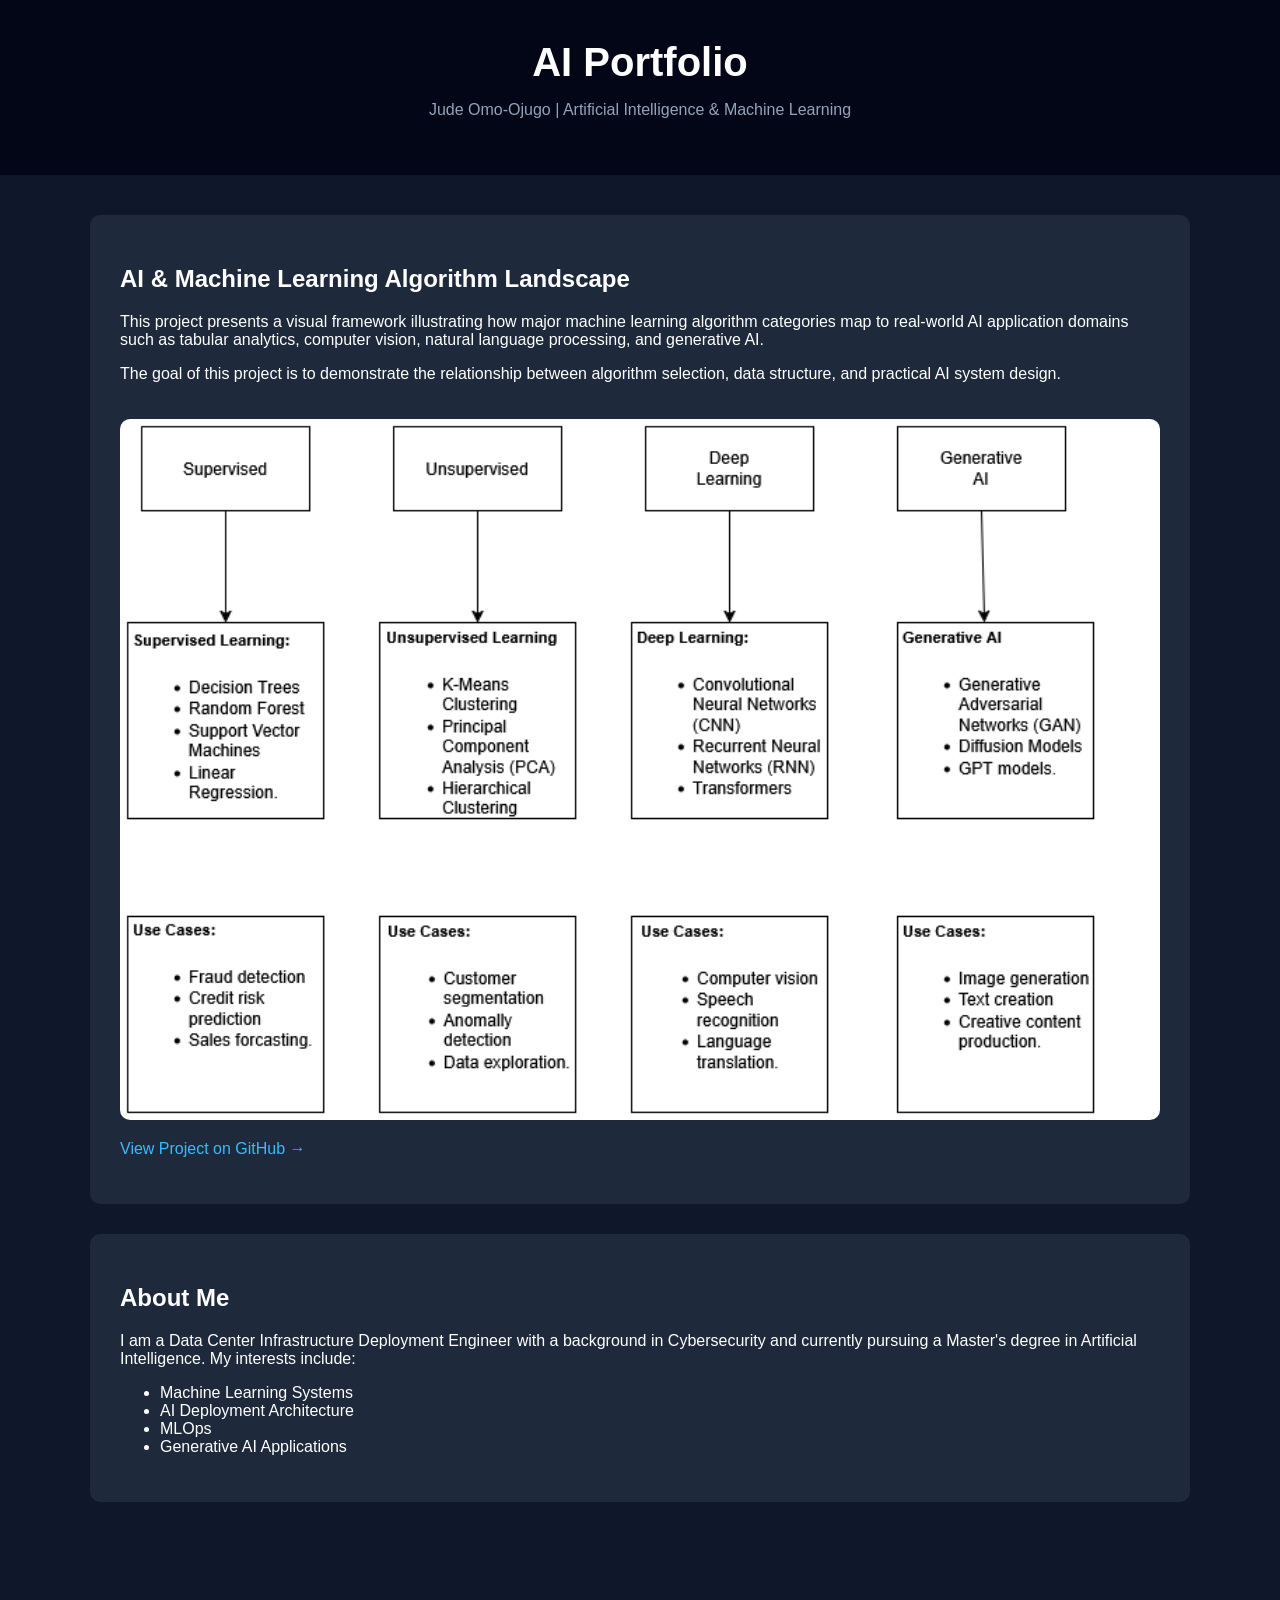
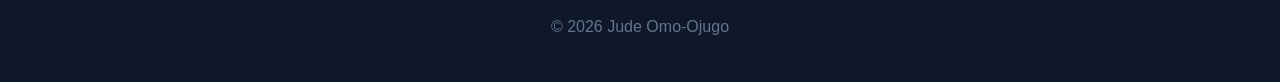
==== index.html @ ef55c615 "Create initial AI portfolio webpage This HTML file serves as a portfolio for Jude Omo-Ojugo, showcas" ====
<!DOCTYPE html>
<html lang="en">
<head>
<meta charset="UTF-8">
<title>AI Portfolio | Jude Omo-Ojugo</title>

<style>

body{
font-family: Arial, Helvetica, sans-serif;
margin:0;
background:#0f172a;
color:white;
}

header{
background:#020617;
padding:40px;
text-align:center;
}

header h1{
margin:0;
font-size:40px;
}

header p{
color:#94a3b8;
}

.container{
width:90%;
max-width:1100px;
margin:auto;
padding:40px 0;
}

.project{
background:#1e293b;
padding:30px;
border-radius:10px;
margin-bottom:30px;
}

.project img{
width:100%;
border-radius:10px;
margin-top:20px;
}

a{
color:#38bdf8;
text-decoration:none;
}

footer{
text-align:center;
padding:30px;
color:#64748b;
}

</style>
</head>

<body>

<header>

<h1>AI Portfolio</h1>
<p>Jude Omo-Ojugo | Artificial Intelligence & Machine Learning</p>

</header>

<div class="container">

<div class="project">

<h2>AI & Machine Learning Algorithm Landscape</h2>

<p>

This project presents a visual framework illustrating how major machine learning
algorithm categories map to real-world AI application domains such as tabular
analytics, computer vision, natural language processing, and generative AI.

</p>

<p>

The goal of this project is to demonstrate the relationship between algorithm
selection, data structure, and practical AI system design.

</p>

<img src="ai_algorithm_landscape.png">

<p>

<a href="https://github.com/jhoode/ai-ml-algorithm-landscape">
View Project on GitHub →
</a>

</p>

</div>

<div class="project">

<h2>About Me</h2>

<p>

I am a Data Center Infrastructure Deployment Engineer with a background in
Cybersecurity and currently pursuing a Master's degree in Artificial Intelligence.

My interests include:

</p>

<ul>

<li>Machine Learning Systems</li>
<li>AI Deployment Architecture</li>
<li>MLOps</li>
<li>Generative AI Applications</li>

</ul>

</div>

</div>

<footer>

<p>© 2026 Jude Omo-Ojugo</p>

</footer>

</body>
</html>
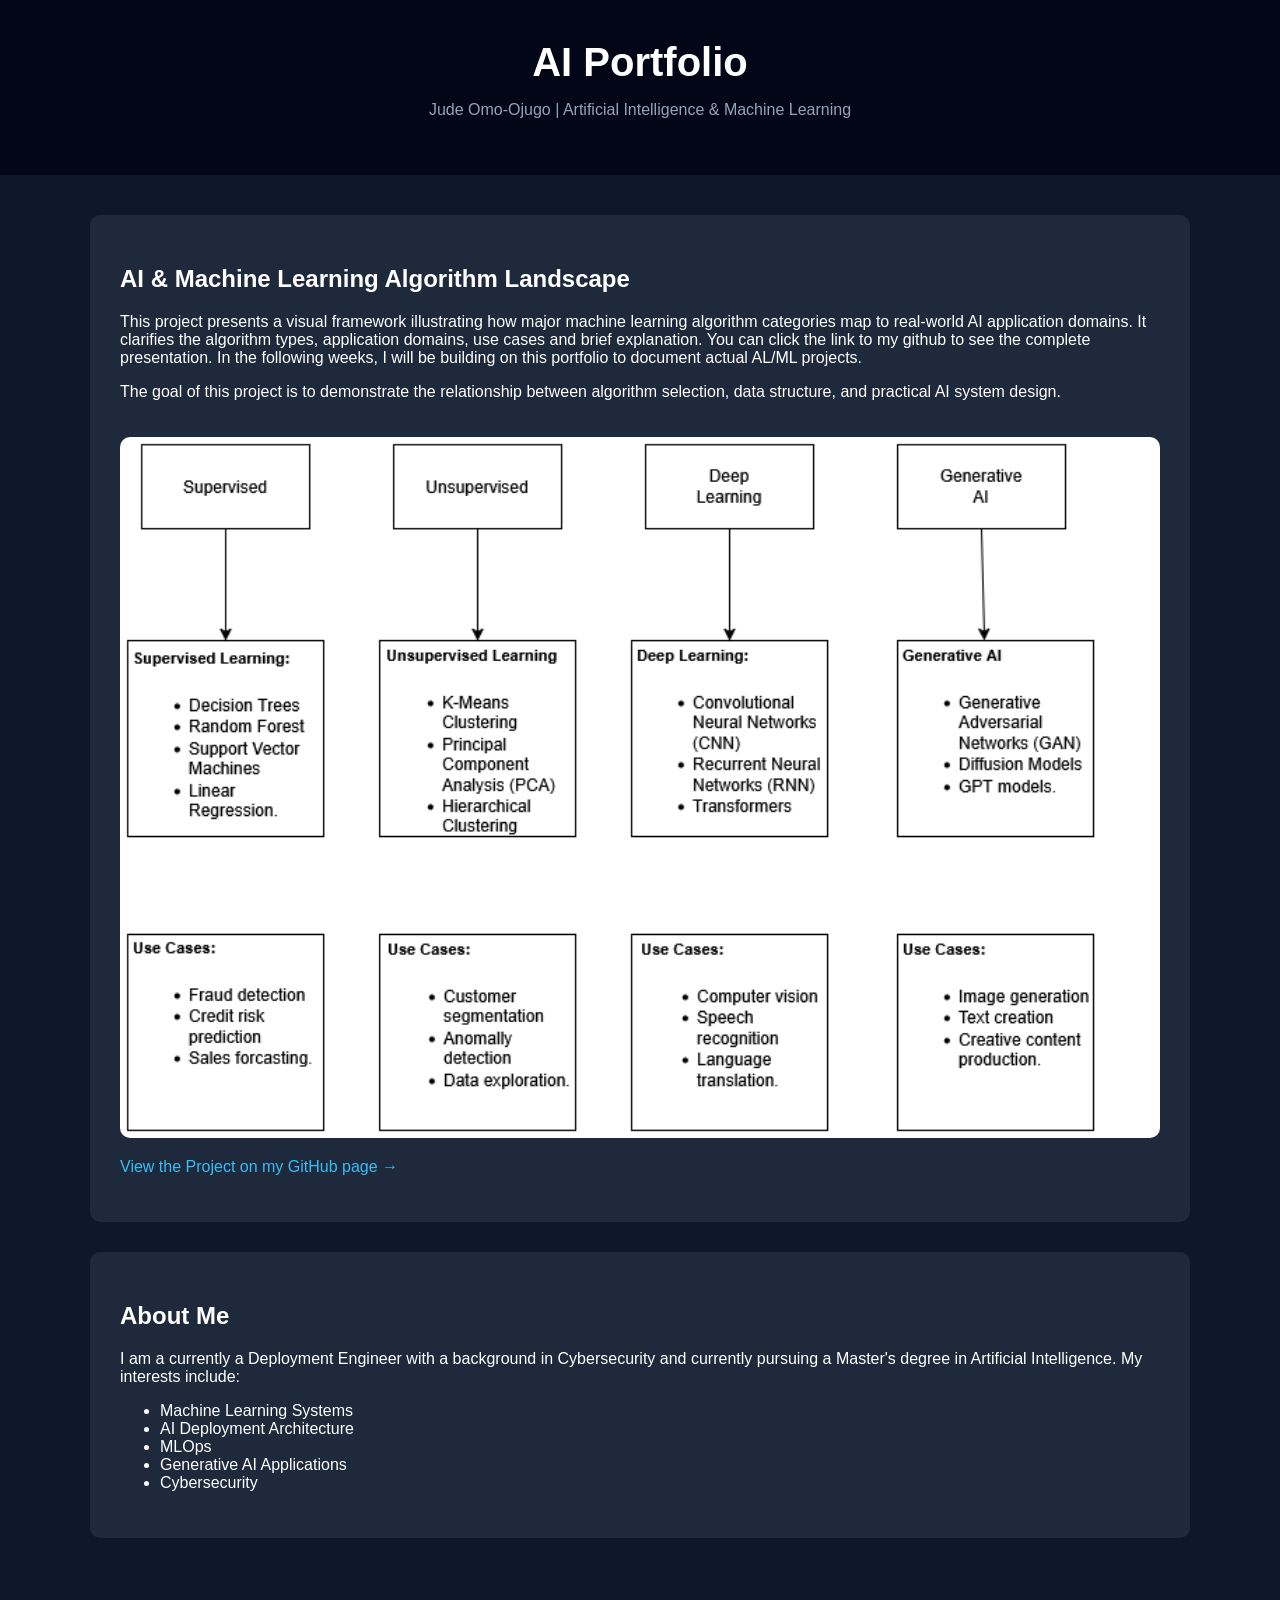
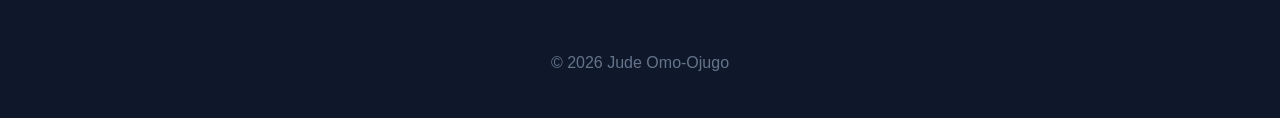
==== commit e4ff73b3: "Revise project details and update personal info Updated project description and personal introductio" ====
--- a/index.html
+++ b/index.html
@@ -80,8 +80,8 @@
 <p>
 
 This project presents a visual framework illustrating how major machine learning
-algorithm categories map to real-world AI application domains such as tabular
-analytics, computer vision, natural language processing, and generative AI.
+algorithm categories map to real-world AI application domains. It clarifies the algorithm types, application domains, use cases and brief explanation. You can click the link to my github to see the complete presentation. In the following weeks, I will be building on this portfolio to document actual AL/ML projects.
+  
 
 </p>
 
@@ -97,7 +97,7 @@
 <p>
 
 <a href="https://github.com/jhoode/ai-ml-algorithm-landscape">
-View Project on GitHub →
+View the Project on my GitHub page →
 </a>
 
 </p>
@@ -110,7 +110,7 @@
 
 <p>
 
-I am a Data Center Infrastructure Deployment Engineer with a background in
+I am a currently a Deployment Engineer with a background in
 Cybersecurity and currently pursuing a Master's degree in Artificial Intelligence.
 
 My interests include:
@@ -123,6 +123,7 @@
 <li>AI Deployment Architecture</li>
 <li>MLOps</li>
 <li>Generative AI Applications</li>
+<li>Cybersecurity</li>
 
 </ul>
 
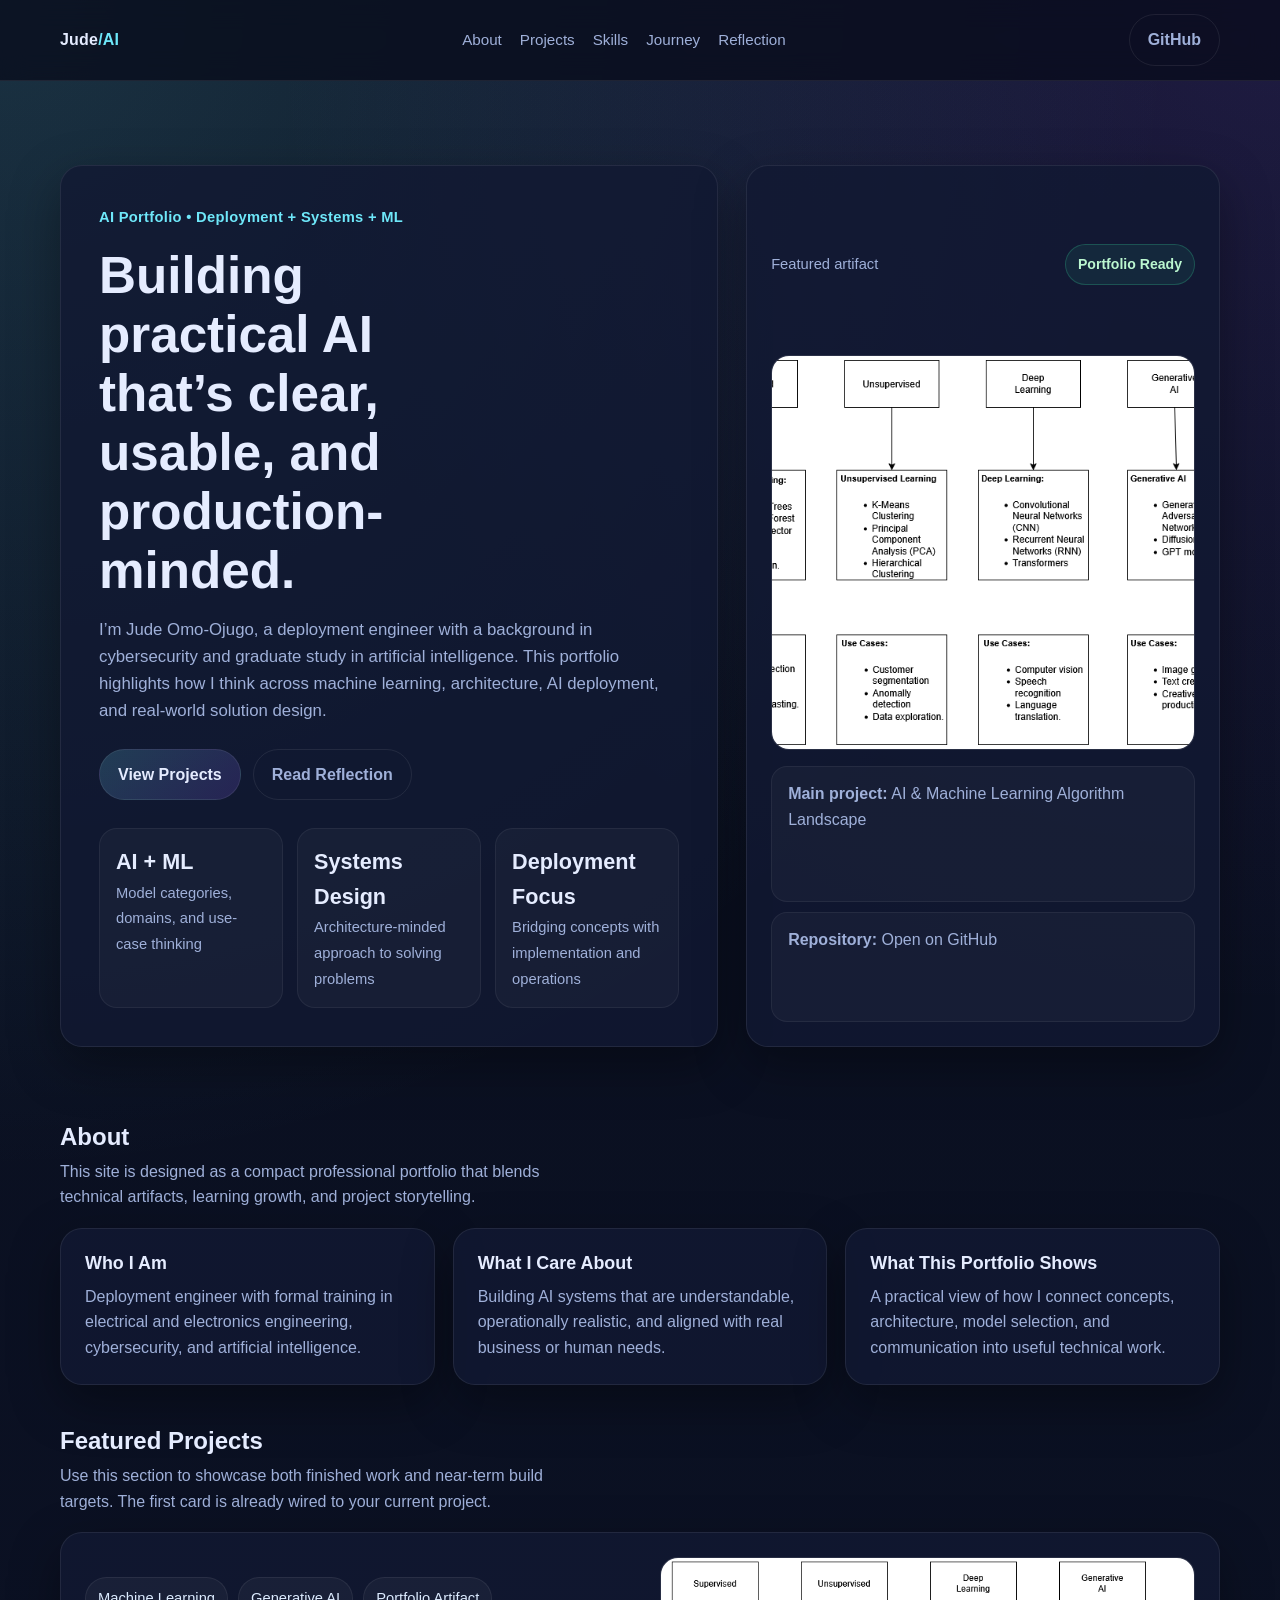
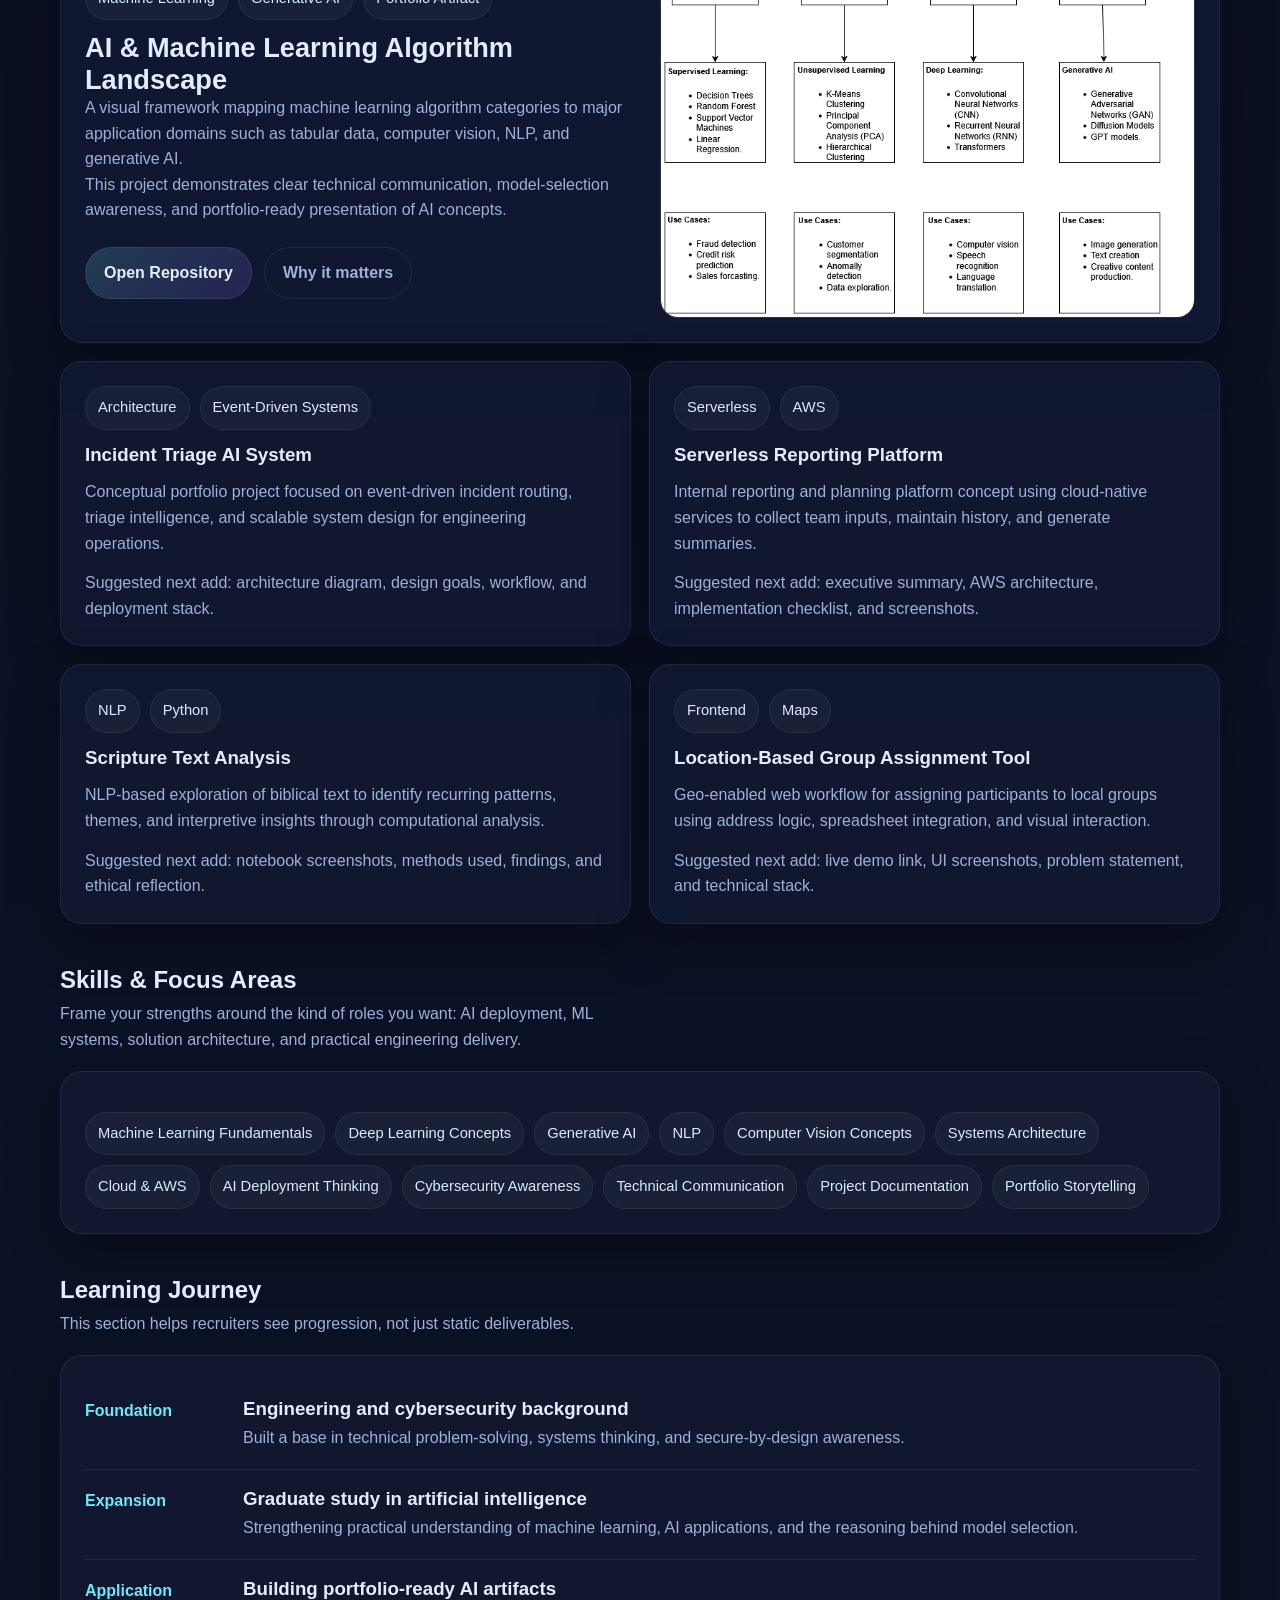
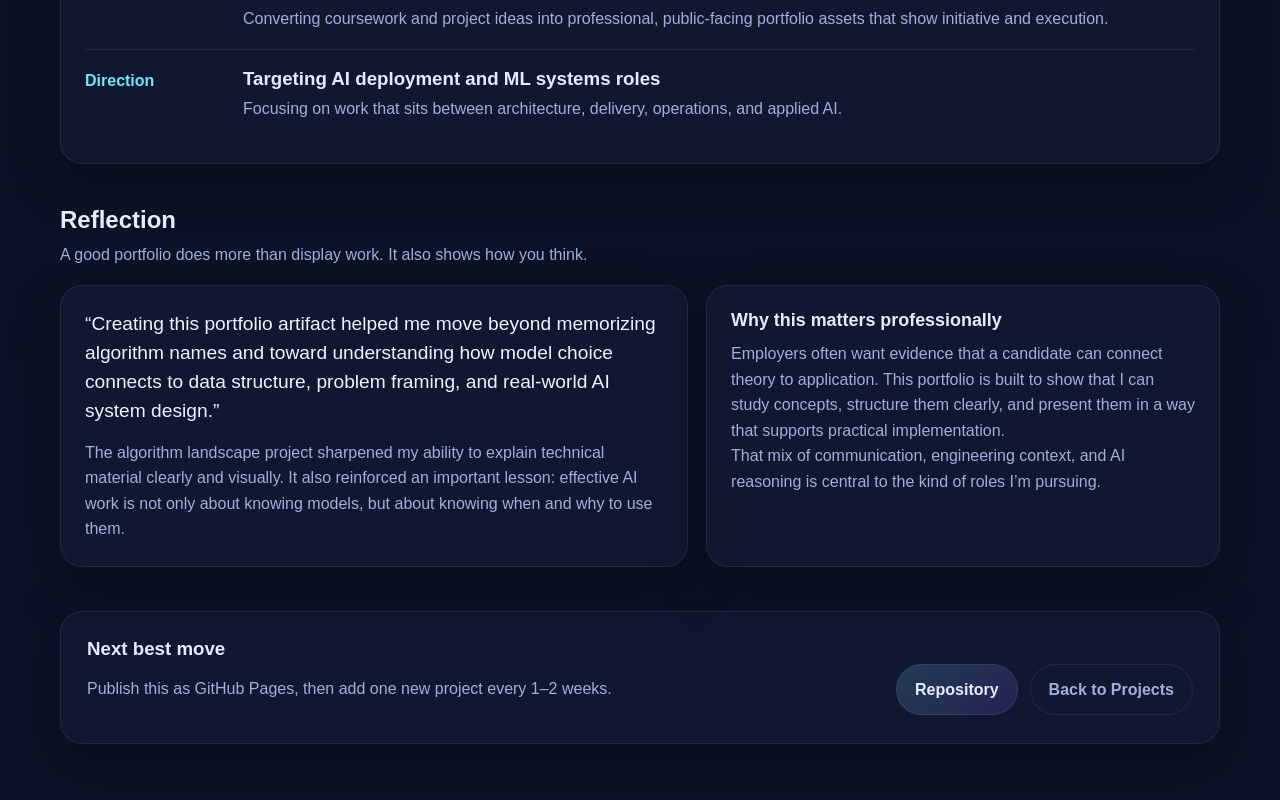
==== commit 8cbe4e3f: "Refactor index.html for improved layout and SEO Updated the HTML structure and styling for better la" ====
--- a/index.html
+++ b/index.html
@@ -1,141 +1,637 @@
 <!DOCTYPE html>
 <html lang="en">
 <head>
-<meta charset="UTF-8">
-<title>AI Portfolio | Jude Omo-Ojugo</title>
-
-<style>
-
-body{
-font-family: Arial, Helvetica, sans-serif;
-margin:0;
-background:#0f172a;
-color:white;
-}
-
-header{
-background:#020617;
-padding:40px;
-text-align:center;
-}
-
-header h1{
-margin:0;
-font-size:40px;
-}
-
-header p{
-color:#94a3b8;
-}
-
-.container{
-width:90%;
-max-width:1100px;
-margin:auto;
-padding:40px 0;
-}
-
-.project{
-background:#1e293b;
-padding:30px;
-border-radius:10px;
-margin-bottom:30px;
-}
-
-.project img{
-width:100%;
-border-radius:10px;
-margin-top:20px;
-}
-
-a{
-color:#38bdf8;
-text-decoration:none;
-}
-
-footer{
-text-align:center;
-padding:30px;
-color:#64748b;
-}
-
-</style>
+  <meta charset="UTF-8" />
+  <meta name="viewport" content="width=device-width, initial-scale=1.0" />
+  <title>Jude Omo-Ojugo | AI Portfolio</title>
+  <meta name="description" content="AI portfolio for Jude Omo-Ojugo featuring machine learning, deployment engineering, generative AI, and systems design projects." />
+  <style>
+    :root {
+      --bg: #0b1020;
+      --bg-soft: #121933;
+      --card: rgba(18, 25, 51, 0.82);
+      --text: #e5ecff;
+      --muted: #9fb0d9;
+      --line: rgba(255,255,255,0.08);
+      --accent: #6ee7f9;
+      --accent-2: #8b5cf6;
+      --success: #34d399;
+      --shadow: 0 18px 50px rgba(0,0,0,.35);
+      --radius: 22px;
+      --max: 1160px;
+    }
+
+    * { box-sizing: border-box; }
+    html { scroll-behavior: smooth; }
+    body {
+      margin: 0;
+      font-family: Inter, Arial, Helvetica, sans-serif;
+      color: var(--text);
+      background:
+        radial-gradient(circle at top left, rgba(110, 231, 249, 0.16), transparent 28%),
+        radial-gradient(circle at top right, rgba(139, 92, 246, 0.16), transparent 24%),
+        linear-gradient(180deg, #0a0f1f 0%, #0c1328 100%);
+      line-height: 1.6;
+    }
+
+    a { color: inherit; text-decoration: none; }
+    img { max-width: 100%; display: block; }
+
+    .container {
+      width: min(calc(100% - 32px), var(--max));
+      margin: 0 auto;
+    }
+
+    .nav {
+      position: sticky;
+      top: 0;
+      z-index: 50;
+      backdrop-filter: blur(14px);
+      background: rgba(7, 11, 25, 0.72);
+      border-bottom: 1px solid var(--line);
+    }
+
+    .nav-inner {
+      display: flex;
+      align-items: center;
+      justify-content: space-between;
+      gap: 16px;
+      padding: 14px 0;
+    }
+
+    .brand {
+      font-weight: 800;
+      letter-spacing: 0.2px;
+    }
+
+    .brand span { color: var(--accent); }
+
+    .nav-links {
+      display: flex;
+      gap: 18px;
+      flex-wrap: wrap;
+      color: var(--muted);
+      font-size: 0.95rem;
+    }
+
+    .btn {
+      display: inline-flex;
+      align-items: center;
+      gap: 10px;
+      padding: 12px 18px;
+      border-radius: 999px;
+      border: 1px solid var(--line);
+      transition: transform .2s ease, background .2s ease, border-color .2s ease;
+      font-weight: 700;
+    }
+
+    .btn:hover { transform: translateY(-2px); border-color: rgba(110,231,249,.45); }
+    .btn-primary {
+      background: linear-gradient(135deg, rgba(110,231,249,.18), rgba(139,92,246,.18));
+    }
+    .btn-secondary { color: var(--muted); }
+
+    .hero {
+      padding: 84px 0 56px;
+    }
+
+    .hero-grid {
+      display: grid;
+      grid-template-columns: 1.25fr 0.9fr;
+      gap: 28px;
+      align-items: stretch;
+    }
+
+    .hero-copy,
+    .hero-panel,
+    .section-card,
+    .project-card,
+    .timeline,
+    .footer-card {
+      background: var(--card);
+      border: 1px solid var(--line);
+      border-radius: var(--radius);
+      box-shadow: var(--shadow);
+    }
+
+    .hero-copy {
+      padding: 38px;
+    }
+
+    .eyebrow {
+      display: inline-flex;
+      gap: 8px;
+      align-items: center;
+      color: var(--accent);
+      font-weight: 700;
+      font-size: 0.92rem;
+      letter-spacing: .02em;
+    }
+
+    h1, h2, h3, h4 { margin: 0; line-height: 1.15; }
+
+    h1 {
+      margin-top: 18px;
+      font-size: clamp(2.3rem, 4vw, 4.5rem);
+      max-width: 11ch;
+    }
+
+    .hero-copy p {
+      color: var(--muted);
+      font-size: 1.05rem;
+      max-width: 62ch;
+    }
+
+    .hero-actions {
+      display: flex;
+      flex-wrap: wrap;
+      gap: 12px;
+      margin-top: 24px;
+    }
+
+    .hero-stats {
+      display: grid;
+      grid-template-columns: repeat(3, 1fr);
+      gap: 14px;
+      margin-top: 28px;
+    }
+
+    .stat {
+      padding: 16px;
+      border-radius: 18px;
+      background: rgba(255,255,255,0.03);
+      border: 1px solid rgba(255,255,255,0.06);
+    }
+
+    .stat strong { display: block; font-size: 1.35rem; }
+    .stat span { color: var(--muted); font-size: 0.92rem; }
+
+    .hero-panel {
+      padding: 24px;
+      display: grid;
+      gap: 16px;
+    }
+
+    .panel-top {
+      display: flex;
+      align-items: center;
+      justify-content: space-between;
+      gap: 12px;
+      color: var(--muted);
+      font-size: 0.92rem;
+    }
+
+    .badge {
+      display: inline-flex;
+      align-items: center;
+      gap: 8px;
+      border: 1px solid rgba(52,211,153,.25);
+      color: #bbf7d0;
+      background: rgba(52,211,153,.09);
+      border-radius: 999px;
+      padding: 8px 12px;
+      font-size: 0.88rem;
+      font-weight: 700;
+    }
+
+    .panel-visual {
+      overflow: hidden;
+      border-radius: 18px;
+      border: 1px solid rgba(255,255,255,0.08);
+      background: rgba(255,255,255,0.03);
+    }
+
+    .panel-visual img {
+      width: 100%;
+      height: 100%;
+      object-fit: cover;
+    }
+
+    .panel-links {
+      display: grid;
+      gap: 10px;
+    }
+
+    .mini-link {
+      padding: 14px 16px;
+      border-radius: 16px;
+      background: rgba(255,255,255,0.03);
+      border: 1px solid rgba(255,255,255,0.06);
+      color: var(--muted);
+    }
+
+    section {
+      padding: 20px 0 22px;
+    }
+
+    .section-head {
+      display: flex;
+      justify-content: space-between;
+      align-items: end;
+      gap: 18px;
+      margin-bottom: 18px;
+    }
+
+    .section-head p { color: var(--muted); margin: 8px 0 0; max-width: 60ch; }
+
+    .grid-3 {
+      display: grid;
+      grid-template-columns: repeat(3, 1fr);
+      gap: 18px;
+    }
+
+    .section-card {
+      padding: 24px;
+    }
+
+    .section-card h3 { font-size: 1.12rem; margin-bottom: 10px; }
+    .section-card p { color: var(--muted); margin: 0; }
+
+    .skills {
+      display: flex;
+      flex-wrap: wrap;
+      gap: 10px;
+      margin-top: 16px;
+    }
+
+    .chip {
+      padding: 9px 12px;
+      border-radius: 999px;
+      background: rgba(255,255,255,0.04);
+      border: 1px solid rgba(255,255,255,0.07);
+      color: #dbeafe;
+      font-size: 0.92rem;
+    }
+
+    .projects {
+      display: grid;
+      grid-template-columns: repeat(2, 1fr);
+      gap: 18px;
+    }
+
+    .project-card {
+      padding: 24px;
+      display: grid;
+      gap: 14px;
+    }
+
+    .project-card.featured {
+      grid-column: span 2;
+      grid-template-columns: 1.05fr 1fr;
+      align-items: center;
+    }
+
+    .project-card p { color: var(--muted); margin: 0; }
+
+    .project-meta {
+      display: flex;
+      flex-wrap: wrap;
+      gap: 10px;
+    }
+
+    .project-shot {
+      border-radius: 18px;
+      overflow: hidden;
+      border: 1px solid rgba(255,255,255,0.08);
+      background: rgba(255,255,255,0.03);
+    }
+
+    .timeline {
+      padding: 24px;
+    }
+
+    .timeline-item {
+      display: grid;
+      grid-template-columns: 140px 1fr;
+      gap: 18px;
+      padding: 18px 0;
+      border-bottom: 1px solid rgba(255,255,255,0.08);
+    }
+
+    .timeline-item:last-child { border-bottom: 0; }
+    .timeline-item .date { color: var(--accent); font-weight: 700; }
+    .timeline-item p { color: var(--muted); margin: 6px 0 0; }
+
+    .reflection {
+      display: grid;
+      grid-template-columns: 1.1fr 0.9fr;
+      gap: 18px;
+    }
+
+    .quote {
+      font-size: 1.2rem;
+      line-height: 1.5;
+      color: #eef4ff;
+    }
+
+    .footer {
+      padding: 22px 0 56px;
+    }
+
+    .footer-card {
+      padding: 26px;
+      display: flex;
+      align-items: center;
+      justify-content: space-between;
+      gap: 18px;
+      flex-wrap: wrap;
+    }
+
+    .muted { color: var(--muted); }
+
+    @media (max-width: 980px) {
+      .hero-grid,
+      .project-card.featured,
+      .reflection,
+      .grid-3,
+      .projects {
+        grid-template-columns: 1fr;
+      }
+
+      .project-card.featured { grid-column: span 1; }
+      .hero-stats { grid-template-columns: 1fr; }
+    }
+
+    @media (max-width: 720px) {
+      .nav-links { display: none; }
+      .hero-copy, .hero-panel, .section-card, .project-card, .timeline, .footer-card { padding: 20px; }
+      .timeline-item { grid-template-columns: 1fr; gap: 8px; }
+      .hero { padding-top: 56px; }
+    }
+  </style>
 </head>
-
 <body>
-
-<header>
-
-<h1>AI Portfolio</h1>
-<p>Jude Omo-Ojugo | Artificial Intelligence & Machine Learning</p>
-
-</header>
-
-<div class="container">
-
-<div class="project">
-
-<h2>AI & Machine Learning Algorithm Landscape</h2>
-
-<p>
-
-This project presents a visual framework illustrating how major machine learning
-algorithm categories map to real-world AI application domains. It clarifies the algorithm types, application domains, use cases and brief explanation. You can click the link to my github to see the complete presentation. In the following weeks, I will be building on this portfolio to document actual AL/ML projects.
-  
-
-</p>
-
-<p>
-
-The goal of this project is to demonstrate the relationship between algorithm
-selection, data structure, and practical AI system design.
-
-</p>
-
-<img src="ai_algorithm_landscape.png">
-
-<p>
-
-<a href="https://github.com/jhoode/ai-ml-algorithm-landscape">
-View the Project on my GitHub page →
-</a>
-
-</p>
-
-</div>
-
-<div class="project">
-
-<h2>About Me</h2>
-
-<p>
-
-I am a currently a Deployment Engineer with a background in
-Cybersecurity and currently pursuing a Master's degree in Artificial Intelligence.
-
-My interests include:
-
-</p>
-
-<ul>
-
-<li>Machine Learning Systems</li>
-<li>AI Deployment Architecture</li>
-<li>MLOps</li>
-<li>Generative AI Applications</li>
-<li>Cybersecurity</li>
-
-</ul>
-
-</div>
-
-</div>
-
-<footer>
-
-<p>© 2026 Jude Omo-Ojugo</p>
-
-</footer>
-
+  <nav class="nav">
+    <div class="container nav-inner">
+      <div class="brand">Jude<span>/AI</span></div>
+      <div class="nav-links">
+        <a href="#about">About</a>
+        <a href="#projects">Projects</a>
+        <a href="#skills">Skills</a>
+        <a href="#journey">Journey</a>
+        <a href="#reflection">Reflection</a>
+      </div>
+      <a class="btn btn-secondary" href="https://github.com/jhoode/ai-ml-algorithm-landscape" target="_blank" rel="noreferrer">GitHub</a>
+    </div>
+  </nav>
+
+  <header class="hero">
+    <div class="container hero-grid">
+      <div class="hero-copy">
+        <div class="eyebrow">AI Portfolio • Deployment + Systems + ML</div>
+        <h1>Building practical AI that’s clear, usable, and production-minded.</h1>
+        <p>
+          I’m Jude Omo-Ojugo, a deployment engineer with a background in cybersecurity and graduate study in artificial intelligence. This portfolio highlights how I think across machine learning, architecture, AI deployment, and real-world solution design.
+        </p>
+        <div class="hero-actions">
+          <a class="btn btn-primary" href="#projects">View Projects</a>
+          <a class="btn btn-secondary" href="#reflection">Read Reflection</a>
+        </div>
+        <div class="hero-stats">
+          <div class="stat">
+            <strong>AI + ML</strong>
+            <span>Model categories, domains, and use-case thinking</span>
+          </div>
+          <div class="stat">
+            <strong>Systems Design</strong>
+            <span>Architecture-minded approach to solving problems</span>
+          </div>
+          <div class="stat">
+            <strong>Deployment Focus</strong>
+            <span>Bridging concepts with implementation and operations</span>
+          </div>
+        </div>
+      </div>
+
+      <div class="hero-panel">
+        <div class="panel-top">
+          <span>Featured artifact</span>
+          <span class="badge">Portfolio Ready</span>
+        </div>
+        <div class="panel-visual">
+          <img src="ai_algorithm_landscape.png" alt="AI and Machine Learning Algorithm Landscape diagram" />
+        </div>
+        <div class="panel-links">
+          <a class="mini-link" href="#projects"><strong>Main project:</strong> AI &amp; Machine Learning Algorithm Landscape</a>
+          <a class="mini-link" href="https://github.com/jhoode/ai-ml-algorithm-landscape" target="_blank" rel="noreferrer"><strong>Repository:</strong> Open on GitHub</a>
+        </div>
+      </div>
+    </div>
+  </header>
+
+  <main>
+    <section id="about">
+      <div class="container">
+        <div class="section-head">
+          <div>
+            <h2>About</h2>
+            <p>This site is designed as a compact professional portfolio that blends technical artifacts, learning growth, and project storytelling.</p>
+          </div>
+        </div>
+        <div class="grid-3">
+          <article class="section-card">
+            <h3>Who I Am</h3>
+            <p>Deployment engineer with formal training in electrical and electronics engineering, cybersecurity, and artificial intelligence.</p>
+          </article>
+          <article class="section-card">
+            <h3>What I Care About</h3>
+            <p>Building AI systems that are understandable, operationally realistic, and aligned with real business or human needs.</p>
+          </article>
+          <article class="section-card">
+            <h3>What This Portfolio Shows</h3>
+            <p>A practical view of how I connect concepts, architecture, model selection, and communication into useful technical work.</p>
+          </article>
+        </div>
+      </div>
+    </section>
+
+    <section id="projects">
+      <div class="container">
+        <div class="section-head">
+          <div>
+            <h2>Featured Projects</h2>
+            <p>Use this section to showcase both finished work and near-term build targets. The first card is already wired to your current project.</p>
+          </div>
+        </div>
+
+        <div class="projects">
+          <article class="project-card featured">
+            <div>
+              <div class="project-meta">
+                <span class="chip">Machine Learning</span>
+                <span class="chip">Generative AI</span>
+                <span class="chip">Portfolio Artifact</span>
+              </div>
+              <h3 style="margin-top:12px; font-size:1.7rem;">AI &amp; Machine Learning Algorithm Landscape</h3>
+              <p>
+                A visual framework mapping machine learning algorithm categories to major application domains such as tabular data, computer vision, NLP, and generative AI.
+              </p>
+              <p>
+                This project demonstrates clear technical communication, model-selection awareness, and portfolio-ready presentation of AI concepts.
+              </p>
+              <div class="hero-actions">
+                <a class="btn btn-primary" href="https://github.com/jhoode/ai-ml-algorithm-landscape" target="_blank" rel="noreferrer">Open Repository</a>
+                <a class="btn btn-secondary" href="#reflection">Why it matters</a>
+              </div>
+            </div>
+            <div class="project-shot">
+              <img src="ai_algorithm_landscape.png" alt="Project preview for AI algorithm landscape" />
+            </div>
+          </article>
+
+          <article class="project-card">
+            <div class="project-meta">
+              <span class="chip">Architecture</span>
+              <span class="chip">Event-Driven Systems</span>
+            </div>
+            <h3>Incident Triage AI System</h3>
+            <p>Conceptual portfolio project focused on event-driven incident routing, triage intelligence, and scalable system design for engineering operations.</p>
+            <p class="muted">Suggested next add: architecture diagram, design goals, workflow, and deployment stack.</p>
+          </article>
+
+          <article class="project-card">
+            <div class="project-meta">
+              <span class="chip">Serverless</span>
+              <span class="chip">AWS</span>
+            </div>
+            <h3>Serverless Reporting Platform</h3>
+            <p>Internal reporting and planning platform concept using cloud-native services to collect team inputs, maintain history, and generate summaries.</p>
+            <p class="muted">Suggested next add: executive summary, AWS architecture, implementation checklist, and screenshots.</p>
+          </article>
+
+          <article class="project-card">
+            <div class="project-meta">
+              <span class="chip">NLP</span>
+              <span class="chip">Python</span>
+            </div>
+            <h3>Scripture Text Analysis</h3>
+            <p>NLP-based exploration of biblical text to identify recurring patterns, themes, and interpretive insights through computational analysis.</p>
+            <p class="muted">Suggested next add: notebook screenshots, methods used, findings, and ethical reflection.</p>
+          </article>
+
+          <article class="project-card">
+            <div class="project-meta">
+              <span class="chip">Frontend</span>
+              <span class="chip">Maps</span>
+            </div>
+            <h3>Location-Based Group Assignment Tool</h3>
+            <p>Geo-enabled web workflow for assigning participants to local groups using address logic, spreadsheet integration, and visual interaction.</p>
+            <p class="muted">Suggested next add: live demo link, UI screenshots, problem statement, and technical stack.</p>
+          </article>
+        </div>
+      </div>
+    </section>
+
+    <section id="skills">
+      <div class="container">
+        <div class="section-head">
+          <div>
+            <h2>Skills & Focus Areas</h2>
+            <p>Frame your strengths around the kind of roles you want: AI deployment, ML systems, solution architecture, and practical engineering delivery.</p>
+          </div>
+        </div>
+        <div class="section-card">
+          <div class="skills">
+            <span class="chip">Machine Learning Fundamentals</span>
+            <span class="chip">Deep Learning Concepts</span>
+            <span class="chip">Generative AI</span>
+            <span class="chip">NLP</span>
+            <span class="chip">Computer Vision Concepts</span>
+            <span class="chip">Systems Architecture</span>
+            <span class="chip">Cloud & AWS</span>
+            <span class="chip">AI Deployment Thinking</span>
+            <span class="chip">Cybersecurity Awareness</span>
+            <span class="chip">Technical Communication</span>
+            <span class="chip">Project Documentation</span>
+            <span class="chip">Portfolio Storytelling</span>
+          </div>
+        </div>
+      </div>
+    </section>
+
+    <section id="journey">
+      <div class="container">
+        <div class="section-head">
+          <div>
+            <h2>Learning Journey</h2>
+            <p>This section helps recruiters see progression, not just static deliverables.</p>
+          </div>
+        </div>
+        <div class="timeline">
+          <div class="timeline-item">
+            <div class="date">Foundation</div>
+            <div>
+              <h3>Engineering and cybersecurity background</h3>
+              <p>Built a base in technical problem-solving, systems thinking, and secure-by-design awareness.</p>
+            </div>
+          </div>
+          <div class="timeline-item">
+            <div class="date">Expansion</div>
+            <div>
+              <h3>Graduate study in artificial intelligence</h3>
+              <p>Strengthening practical understanding of machine learning, AI applications, and the reasoning behind model selection.</p>
+            </div>
+          </div>
+          <div class="timeline-item">
+            <div class="date">Application</div>
+            <div>
+              <h3>Building portfolio-ready AI artifacts</h3>
+              <p>Converting coursework and project ideas into professional, public-facing portfolio assets that show initiative and execution.</p>
+            </div>
+          </div>
+          <div class="timeline-item">
+            <div class="date">Direction</div>
+            <div>
+              <h3>Targeting AI deployment and ML systems roles</h3>
+              <p>Focusing on work that sits between architecture, delivery, operations, and applied AI.</p>
+            </div>
+          </div>
+        </div>
+      </div>
+    </section>
+
+    <section id="reflection">
+      <div class="container">
+        <div class="section-head">
+          <div>
+            <h2>Reflection</h2>
+            <p>A good portfolio does more than display work. It also shows how you think.</p>
+          </div>
+        </div>
+        <div class="reflection">
+          <article class="section-card">
+            <div class="quote">
+              “Creating this portfolio artifact helped me move beyond memorizing algorithm names and toward understanding how model choice connects to data structure, problem framing, and real-world AI system design.”
+            </div>
+            <p style="margin-top:14px; color:var(--muted);">
+              The algorithm landscape project sharpened my ability to explain technical material clearly and visually. It also reinforced an important lesson: effective AI work is not only about knowing models, but about knowing when and why to use them.
+            </p>
+          </article>
+          <article class="section-card">
+            <h3>Why this matters professionally</h3>
+            <p>
+              Employers often want evidence that a candidate can connect theory to application. This portfolio is built to show that I can study concepts, structure them clearly, and present them in a way that supports practical implementation.
+            </p>
+            <p>
+              That mix of communication, engineering context, and AI reasoning is central to the kind of roles I’m pursuing.
+            </p>
+          </article>
+        </div>
+      </div>
+    </section>
+  </main>
+
+  <footer class="footer">
+    <div class="container footer-card">
+      <div>
+        <h3>Next best move</h3>
+        <p class="muted">Publish this as GitHub Pages, then add one new project every 1–2 weeks.</p>
+      </div>
+      <div class="hero-actions">
+        <a class="btn btn-primary" href="https://github.com/jhoode/ai-ml-algorithm-landscape" target="_blank" rel="noreferrer">Repository</a>
+        <a class="btn btn-secondary" href="#projects">Back to Projects</a>
+      </div>
+    </div>
+  </footer>
 </body>
 </html>
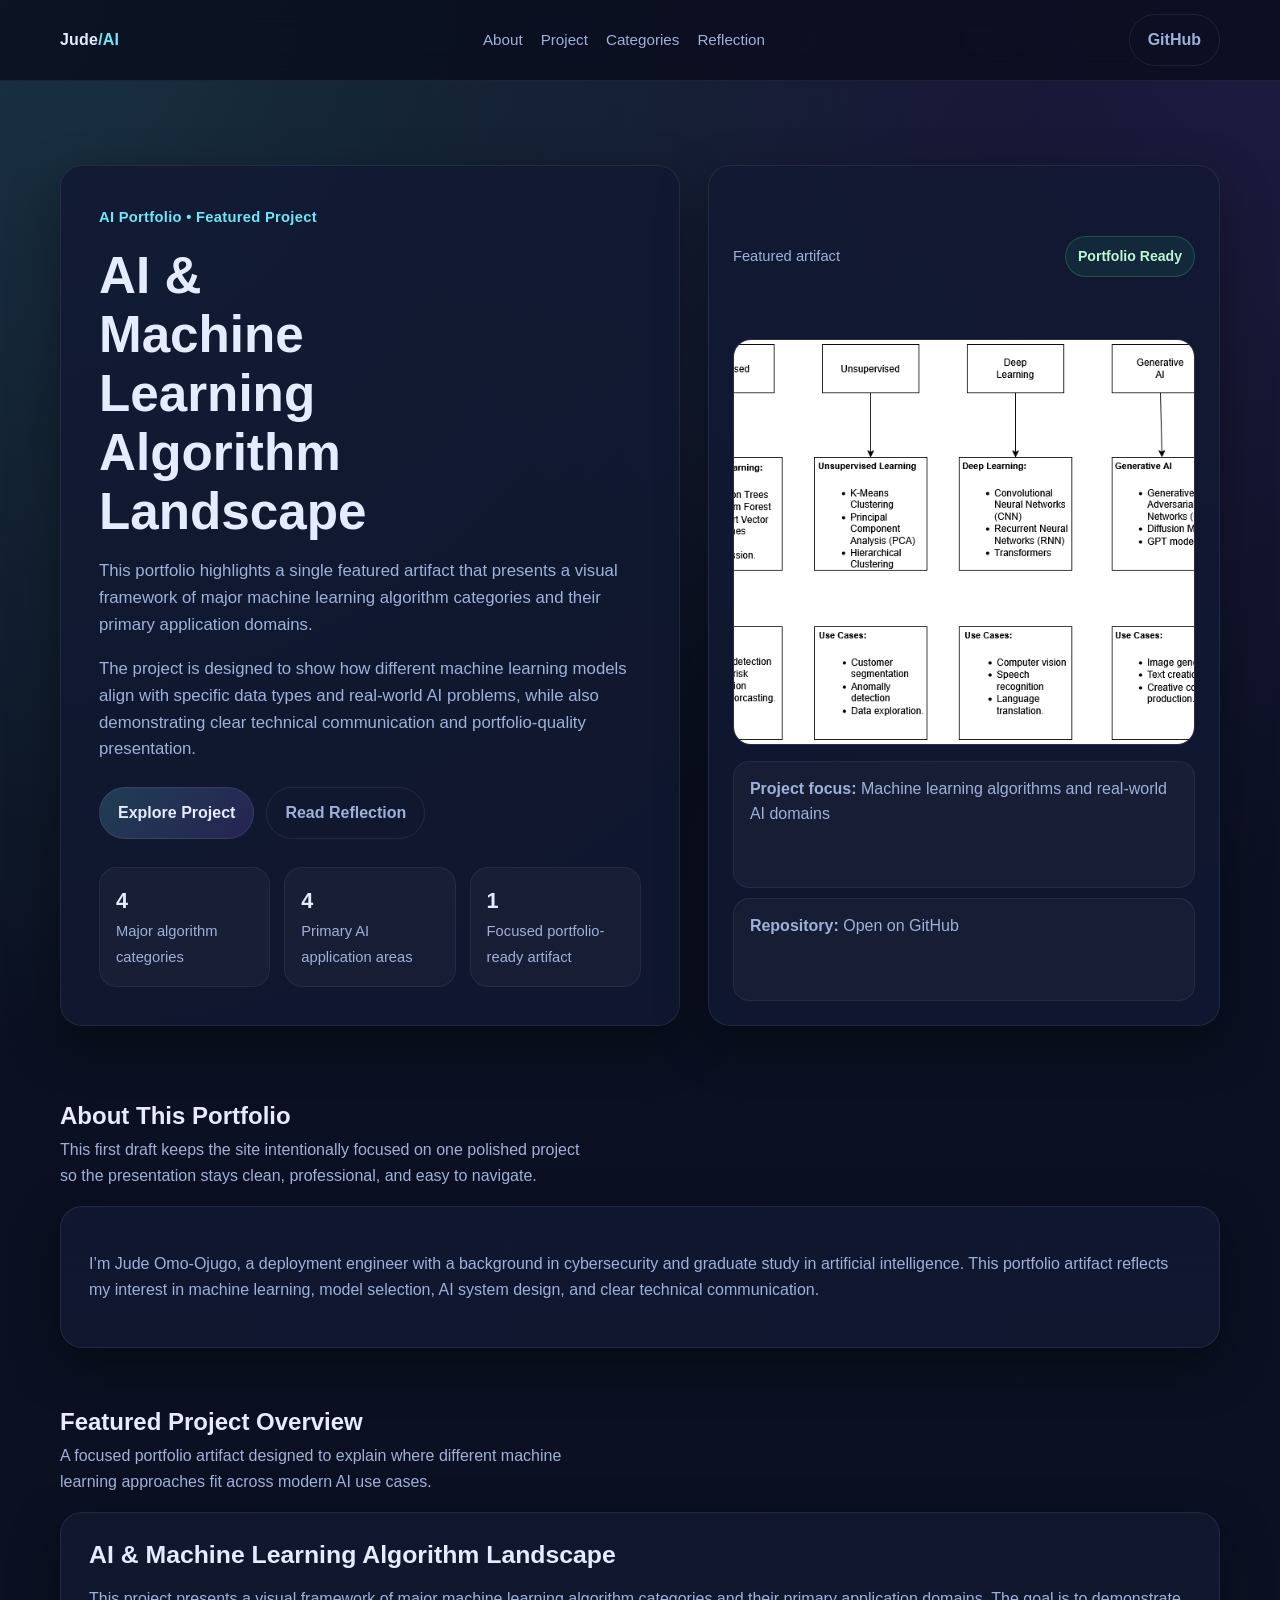
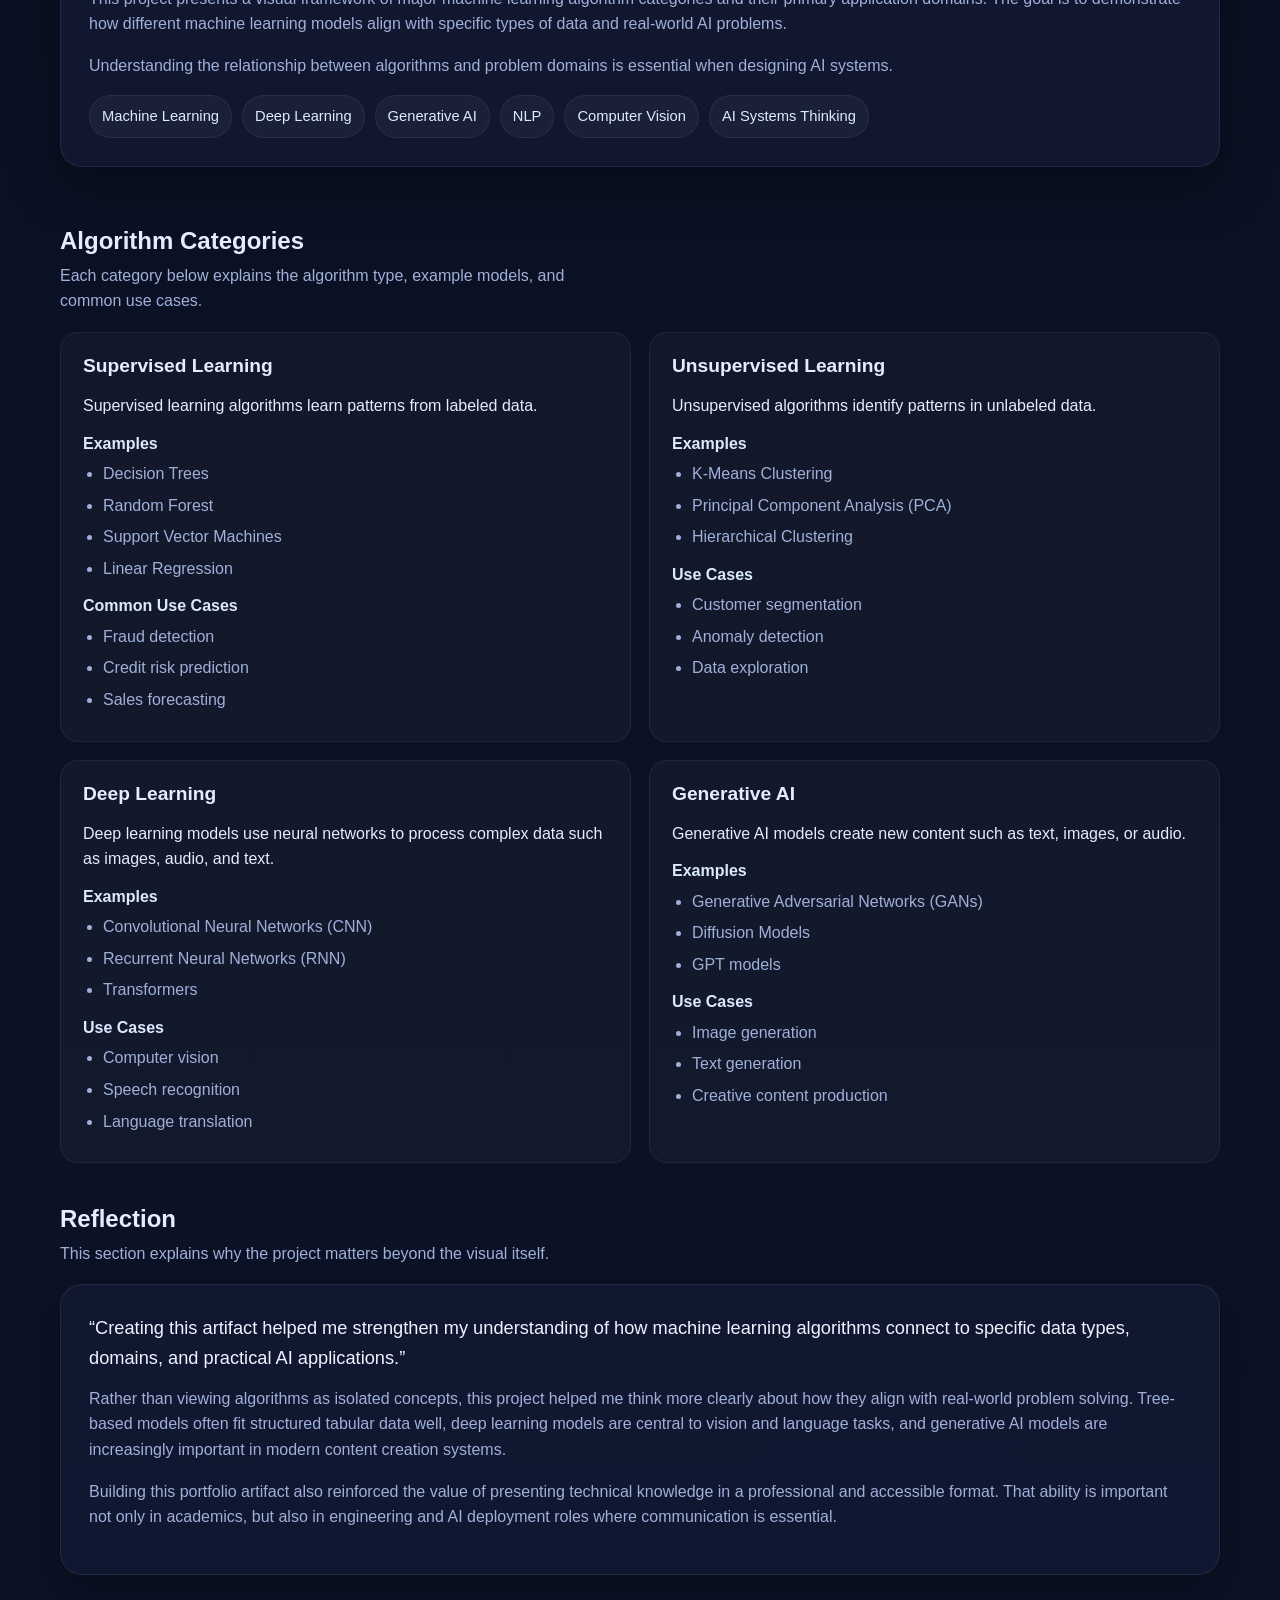
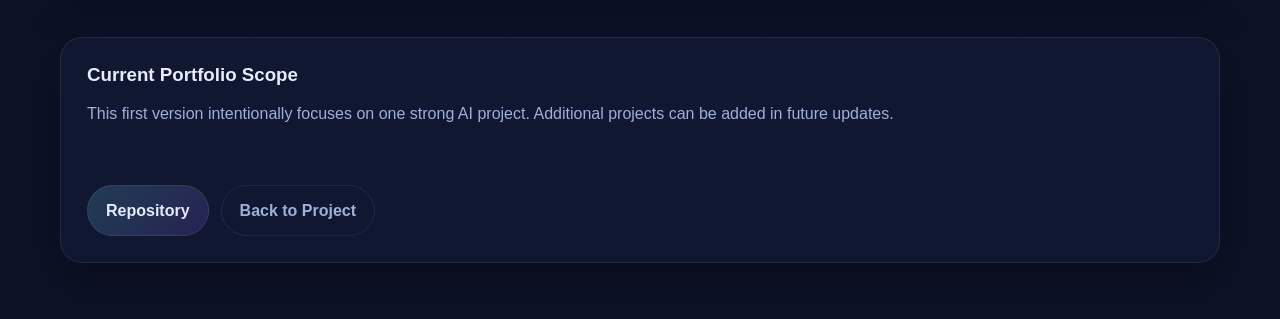
==== commit 96800f97: "Revise portfolio content and layout styles Updated the portfolio description and adjusted layout sty" ====
--- a/index.html
+++ b/index.html
@@ -4,7 +4,7 @@
   <meta charset="UTF-8" />
   <meta name="viewport" content="width=device-width, initial-scale=1.0" />
   <title>Jude Omo-Ojugo | AI Portfolio</title>
-  <meta name="description" content="AI portfolio for Jude Omo-Ojugo featuring machine learning, deployment engineering, generative AI, and systems design projects." />
+  <meta name="description" content="AI portfolio for Jude Omo-Ojugo featuring a machine learning algorithm landscape project." />
   <style>
     :root {
       --bg: #0b1020;
@@ -97,7 +97,7 @@
 
     .hero-grid {
       display: grid;
-      grid-template-columns: 1.25fr 0.9fr;
+      grid-template-columns: 1.15fr 0.95fr;
       gap: 28px;
       align-items: stretch;
     }
@@ -105,8 +105,6 @@
     .hero-copy,
     .hero-panel,
     .section-card,
-    .project-card,
-    .timeline,
     .footer-card {
       background: var(--card);
       border: 1px solid var(--line);
@@ -234,18 +232,46 @@
 
     .section-head p { color: var(--muted); margin: 8px 0 0; max-width: 60ch; }
 
-    .grid-3 {
+    .section-card {
+      padding: 28px;
+      margin-bottom: 18px;
+    }
+
+    .section-card p { color: var(--muted); }
+
+    .content-grid {
       display: grid;
-      grid-template-columns: repeat(3, 1fr);
+      grid-template-columns: 1fr 1fr;
       gap: 18px;
     }
 
-    .section-card {
-      padding: 24px;
-    }
-
-    .section-card h3 { font-size: 1.12rem; margin-bottom: 10px; }
-    .section-card p { color: var(--muted); margin: 0; }
+    .subcard {
+      padding: 22px;
+      border-radius: 18px;
+      background: rgba(255,255,255,0.03);
+      border: 1px solid rgba(255,255,255,0.06);
+      height: 100%;
+    }
+
+    .subcard h3 {
+      margin-bottom: 12px;
+      font-size: 1.2rem;
+    }
+
+    .subcard h4 {
+      margin-top: 16px;
+      margin-bottom: 8px;
+      font-size: 1rem;
+      color: #dbeafe;
+    }
+
+    ul {
+      margin: 8px 0 0 20px;
+      padding: 0;
+      color: var(--muted);
+    }
+
+    li { margin-bottom: 6px; }
 
     .skills {
       display: flex;
@@ -263,64 +289,9 @@
       font-size: 0.92rem;
     }
 
-    .projects {
-      display: grid;
-      grid-template-columns: repeat(2, 1fr);
-      gap: 18px;
-    }
-
-    .project-card {
-      padding: 24px;
-      display: grid;
-      gap: 14px;
-    }
-
-    .project-card.featured {
-      grid-column: span 2;
-      grid-template-columns: 1.05fr 1fr;
-      align-items: center;
-    }
-
-    .project-card p { color: var(--muted); margin: 0; }
-
-    .project-meta {
-      display: flex;
-      flex-wrap: wrap;
-      gap: 10px;
-    }
-
-    .project-shot {
-      border-radius: 18px;
-      overflow: hidden;
-      border: 1px solid rgba(255,255,255,0.08);
-      background: rgba(255,255,255,0.03);
-    }
-
-    .timeline {
-      padding: 24px;
-    }
-
-    .timeline-item {
-      display: grid;
-      grid-template-columns: 140px 1fr;
-      gap: 18px;
-      padding: 18px 0;
-      border-bottom: 1px solid rgba(255,255,255,0.08);
-    }
-
-    .timeline-item:last-child { border-bottom: 0; }
-    .timeline-item .date { color: var(--accent); font-weight: 700; }
-    .timeline-item p { color: var(--muted); margin: 6px 0 0; }
-
-    .reflection {
-      display: grid;
-      grid-template-columns: 1.1fr 0.9fr;
-      gap: 18px;
-    }
-
     .quote {
-      font-size: 1.2rem;
-      line-height: 1.5;
+      font-size: 1.14rem;
+      line-height: 1.6;
       color: #eef4ff;
     }
 
@@ -341,21 +312,16 @@
 
     @media (max-width: 980px) {
       .hero-grid,
-      .project-card.featured,
-      .reflection,
-      .grid-3,
-      .projects {
+      .content-grid {
         grid-template-columns: 1fr;
       }
 
-      .project-card.featured { grid-column: span 1; }
       .hero-stats { grid-template-columns: 1fr; }
     }
 
     @media (max-width: 720px) {
       .nav-links { display: none; }
-      .hero-copy, .hero-panel, .section-card, .project-card, .timeline, .footer-card { padding: 20px; }
-      .timeline-item { grid-template-columns: 1fr; gap: 8px; }
+      .hero-copy, .hero-panel, .section-card, .footer-card { padding: 20px; }
       .hero { padding-top: 56px; }
     }
   </style>
@@ -366,9 +332,8 @@
       <div class="brand">Jude<span>/AI</span></div>
       <div class="nav-links">
         <a href="#about">About</a>
-        <a href="#projects">Projects</a>
-        <a href="#skills">Skills</a>
-        <a href="#journey">Journey</a>
+        <a href="#project">Project</a>
+        <a href="#categories">Categories</a>
         <a href="#reflection">Reflection</a>
       </div>
       <a class="btn btn-secondary" href="https://github.com/jhoode/ai-ml-algorithm-landscape" target="_blank" rel="noreferrer">GitHub</a>
@@ -378,27 +343,30 @@
   <header class="hero">
     <div class="container hero-grid">
       <div class="hero-copy">
-        <div class="eyebrow">AI Portfolio • Deployment + Systems + ML</div>
-        <h1>Building practical AI that’s clear, usable, and production-minded.</h1>
+        <div class="eyebrow">AI Portfolio • Featured Project</div>
+        <h1>AI &amp; Machine Learning Algorithm Landscape</h1>
         <p>
-          I’m Jude Omo-Ojugo, a deployment engineer with a background in cybersecurity and graduate study in artificial intelligence. This portfolio highlights how I think across machine learning, architecture, AI deployment, and real-world solution design.
+          This portfolio highlights a single featured artifact that presents a visual framework of major machine learning algorithm categories and their primary application domains.
+        </p>
+        <p>
+          The project is designed to show how different machine learning models align with specific data types and real-world AI problems, while also demonstrating clear technical communication and portfolio-quality presentation.
         </p>
         <div class="hero-actions">
-          <a class="btn btn-primary" href="#projects">View Projects</a>
+          <a class="btn btn-primary" href="#project">Explore Project</a>
           <a class="btn btn-secondary" href="#reflection">Read Reflection</a>
         </div>
         <div class="hero-stats">
           <div class="stat">
-            <strong>AI + ML</strong>
-            <span>Model categories, domains, and use-case thinking</span>
+            <strong>4</strong>
+            <span>Major algorithm categories</span>
           </div>
           <div class="stat">
-            <strong>Systems Design</strong>
-            <span>Architecture-minded approach to solving problems</span>
+            <strong>4</strong>
+            <span>Primary AI application areas</span>
           </div>
           <div class="stat">
-            <strong>Deployment Focus</strong>
-            <span>Bridging concepts with implementation and operations</span>
+            <strong>1</strong>
+            <span>Focused portfolio-ready artifact</span>
           </div>
         </div>
       </div>
@@ -412,7 +380,7 @@
           <img src="ai_algorithm_landscape.png" alt="AI and Machine Learning Algorithm Landscape diagram" />
         </div>
         <div class="panel-links">
-          <a class="mini-link" href="#projects"><strong>Main project:</strong> AI &amp; Machine Learning Algorithm Landscape</a>
+          <a class="mini-link" href="#project"><strong>Project focus:</strong> Machine learning algorithms and real-world AI domains</a>
           <a class="mini-link" href="https://github.com/jhoode/ai-ml-algorithm-landscape" target="_blank" rel="noreferrer"><strong>Repository:</strong> Open on GitHub</a>
         </div>
       </div>
@@ -424,168 +392,124 @@
       <div class="container">
         <div class="section-head">
           <div>
-            <h2>About</h2>
-            <p>This site is designed as a compact professional portfolio that blends technical artifacts, learning growth, and project storytelling.</p>
-          </div>
-        </div>
-        <div class="grid-3">
-          <article class="section-card">
-            <h3>Who I Am</h3>
-            <p>Deployment engineer with formal training in electrical and electronics engineering, cybersecurity, and artificial intelligence.</p>
-          </article>
-          <article class="section-card">
-            <h3>What I Care About</h3>
-            <p>Building AI systems that are understandable, operationally realistic, and aligned with real business or human needs.</p>
-          </article>
-          <article class="section-card">
-            <h3>What This Portfolio Shows</h3>
-            <p>A practical view of how I connect concepts, architecture, model selection, and communication into useful technical work.</p>
-          </article>
-        </div>
+            <h2>About This Portfolio</h2>
+            <p>This first draft keeps the site intentionally focused on one polished project so the presentation stays clean, professional, and easy to navigate.</p>
+          </div>
+        </div>
+        <article class="section-card">
+          <p>
+            I’m Jude Omo-Ojugo, a deployment engineer with a background in cybersecurity and graduate study in artificial intelligence. This portfolio artifact reflects my interest in machine learning, model selection, AI system design, and clear technical communication.
+          </p>
+        </article>
       </div>
     </section>
 
-    <section id="projects">
+    <section id="project">
       <div class="container">
         <div class="section-head">
           <div>
-            <h2>Featured Projects</h2>
-            <p>Use this section to showcase both finished work and near-term build targets. The first card is already wired to your current project.</p>
-          </div>
-        </div>
-
-        <div class="projects">
-          <article class="project-card featured">
-            <div>
-              <div class="project-meta">
-                <span class="chip">Machine Learning</span>
-                <span class="chip">Generative AI</span>
-                <span class="chip">Portfolio Artifact</span>
-              </div>
-              <h3 style="margin-top:12px; font-size:1.7rem;">AI &amp; Machine Learning Algorithm Landscape</h3>
-              <p>
-                A visual framework mapping machine learning algorithm categories to major application domains such as tabular data, computer vision, NLP, and generative AI.
-              </p>
-              <p>
-                This project demonstrates clear technical communication, model-selection awareness, and portfolio-ready presentation of AI concepts.
-              </p>
-              <div class="hero-actions">
-                <a class="btn btn-primary" href="https://github.com/jhoode/ai-ml-algorithm-landscape" target="_blank" rel="noreferrer">Open Repository</a>
-                <a class="btn btn-secondary" href="#reflection">Why it matters</a>
-              </div>
-            </div>
-            <div class="project-shot">
-              <img src="ai_algorithm_landscape.png" alt="Project preview for AI algorithm landscape" />
-            </div>
-          </article>
-
-          <article class="project-card">
-            <div class="project-meta">
-              <span class="chip">Architecture</span>
-              <span class="chip">Event-Driven Systems</span>
-            </div>
-            <h3>Incident Triage AI System</h3>
-            <p>Conceptual portfolio project focused on event-driven incident routing, triage intelligence, and scalable system design for engineering operations.</p>
-            <p class="muted">Suggested next add: architecture diagram, design goals, workflow, and deployment stack.</p>
-          </article>
-
-          <article class="project-card">
-            <div class="project-meta">
-              <span class="chip">Serverless</span>
-              <span class="chip">AWS</span>
-            </div>
-            <h3>Serverless Reporting Platform</h3>
-            <p>Internal reporting and planning platform concept using cloud-native services to collect team inputs, maintain history, and generate summaries.</p>
-            <p class="muted">Suggested next add: executive summary, AWS architecture, implementation checklist, and screenshots.</p>
-          </article>
-
-          <article class="project-card">
-            <div class="project-meta">
-              <span class="chip">NLP</span>
-              <span class="chip">Python</span>
-            </div>
-            <h3>Scripture Text Analysis</h3>
-            <p>NLP-based exploration of biblical text to identify recurring patterns, themes, and interpretive insights through computational analysis.</p>
-            <p class="muted">Suggested next add: notebook screenshots, methods used, findings, and ethical reflection.</p>
-          </article>
-
-          <article class="project-card">
-            <div class="project-meta">
-              <span class="chip">Frontend</span>
-              <span class="chip">Maps</span>
-            </div>
-            <h3>Location-Based Group Assignment Tool</h3>
-            <p>Geo-enabled web workflow for assigning participants to local groups using address logic, spreadsheet integration, and visual interaction.</p>
-            <p class="muted">Suggested next add: live demo link, UI screenshots, problem statement, and technical stack.</p>
-          </article>
-        </div>
+            <h2>Featured Project Overview</h2>
+            <p>A focused portfolio artifact designed to explain where different machine learning approaches fit across modern AI use cases.</p>
+          </div>
+        </div>
+        <article class="section-card">
+          <h3 style="font-size:1.55rem; margin-bottom:14px;">AI &amp; Machine Learning Algorithm Landscape</h3>
+          <p>
+            This project presents a visual framework of major machine learning algorithm categories and their primary application domains. The goal is to demonstrate how different machine learning models align with specific types of data and real-world AI problems.
+          </p>
+          <p>
+            Understanding the relationship between algorithms and problem domains is essential when designing AI systems.
+          </p>
+          <div class="skills">
+            <span class="chip">Machine Learning</span>
+            <span class="chip">Deep Learning</span>
+            <span class="chip">Generative AI</span>
+            <span class="chip">NLP</span>
+            <span class="chip">Computer Vision</span>
+            <span class="chip">AI Systems Thinking</span>
+          </div>
+        </article>
       </div>
     </section>
 
-    <section id="skills">
+    <section id="categories">
       <div class="container">
         <div class="section-head">
           <div>
-            <h2>Skills & Focus Areas</h2>
-            <p>Frame your strengths around the kind of roles you want: AI deployment, ML systems, solution architecture, and practical engineering delivery.</p>
-          </div>
-        </div>
-        <div class="section-card">
-          <div class="skills">
-            <span class="chip">Machine Learning Fundamentals</span>
-            <span class="chip">Deep Learning Concepts</span>
-            <span class="chip">Generative AI</span>
-            <span class="chip">NLP</span>
-            <span class="chip">Computer Vision Concepts</span>
-            <span class="chip">Systems Architecture</span>
-            <span class="chip">Cloud & AWS</span>
-            <span class="chip">AI Deployment Thinking</span>
-            <span class="chip">Cybersecurity Awareness</span>
-            <span class="chip">Technical Communication</span>
-            <span class="chip">Project Documentation</span>
-            <span class="chip">Portfolio Storytelling</span>
-          </div>
-        </div>
-      </div>
-    </section>
-
-    <section id="journey">
-      <div class="container">
-        <div class="section-head">
-          <div>
-            <h2>Learning Journey</h2>
-            <p>This section helps recruiters see progression, not just static deliverables.</p>
-          </div>
-        </div>
-        <div class="timeline">
-          <div class="timeline-item">
-            <div class="date">Foundation</div>
-            <div>
-              <h3>Engineering and cybersecurity background</h3>
-              <p>Built a base in technical problem-solving, systems thinking, and secure-by-design awareness.</p>
-            </div>
-          </div>
-          <div class="timeline-item">
-            <div class="date">Expansion</div>
-            <div>
-              <h3>Graduate study in artificial intelligence</h3>
-              <p>Strengthening practical understanding of machine learning, AI applications, and the reasoning behind model selection.</p>
-            </div>
-          </div>
-          <div class="timeline-item">
-            <div class="date">Application</div>
-            <div>
-              <h3>Building portfolio-ready AI artifacts</h3>
-              <p>Converting coursework and project ideas into professional, public-facing portfolio assets that show initiative and execution.</p>
-            </div>
-          </div>
-          <div class="timeline-item">
-            <div class="date">Direction</div>
-            <div>
-              <h3>Targeting AI deployment and ML systems roles</h3>
-              <p>Focusing on work that sits between architecture, delivery, operations, and applied AI.</p>
-            </div>
-          </div>
+            <h2>Algorithm Categories</h2>
+            <p>Each category below explains the algorithm type, example models, and common use cases.</p>
+          </div>
+        </div>
+
+        <div class="content-grid">
+          <article class="subcard">
+            <h3>Supervised Learning</h3>
+            <p>Supervised learning algorithms learn patterns from labeled data.</p>
+            <h4>Examples</h4>
+            <ul>
+              <li>Decision Trees</li>
+              <li>Random Forest</li>
+              <li>Support Vector Machines</li>
+              <li>Linear Regression</li>
+            </ul>
+            <h4>Common Use Cases</h4>
+            <ul>
+              <li>Fraud detection</li>
+              <li>Credit risk prediction</li>
+              <li>Sales forecasting</li>
+            </ul>
+          </article>
+
+          <article class="subcard">
+            <h3>Unsupervised Learning</h3>
+            <p>Unsupervised algorithms identify patterns in unlabeled data.</p>
+            <h4>Examples</h4>
+            <ul>
+              <li>K-Means Clustering</li>
+              <li>Principal Component Analysis (PCA)</li>
+              <li>Hierarchical Clustering</li>
+            </ul>
+            <h4>Use Cases</h4>
+            <ul>
+              <li>Customer segmentation</li>
+              <li>Anomaly detection</li>
+              <li>Data exploration</li>
+            </ul>
+          </article>
+
+          <article class="subcard">
+            <h3>Deep Learning</h3>
+            <p>Deep learning models use neural networks to process complex data such as images, audio, and text.</p>
+            <h4>Examples</h4>
+            <ul>
+              <li>Convolutional Neural Networks (CNN)</li>
+              <li>Recurrent Neural Networks (RNN)</li>
+              <li>Transformers</li>
+            </ul>
+            <h4>Use Cases</h4>
+            <ul>
+              <li>Computer vision</li>
+              <li>Speech recognition</li>
+              <li>Language translation</li>
+            </ul>
+          </article>
+
+          <article class="subcard">
+            <h3>Generative AI</h3>
+            <p>Generative AI models create new content such as text, images, or audio.</p>
+            <h4>Examples</h4>
+            <ul>
+              <li>Generative Adversarial Networks (GANs)</li>
+              <li>Diffusion Models</li>
+              <li>GPT models</li>
+            </ul>
+            <h4>Use Cases</h4>
+            <ul>
+              <li>Image generation</li>
+              <li>Text generation</li>
+              <li>Creative content production</li>
+            </ul>
+          </article>
         </div>
       </div>
     </section>
@@ -595,28 +519,20 @@
         <div class="section-head">
           <div>
             <h2>Reflection</h2>
-            <p>A good portfolio does more than display work. It also shows how you think.</p>
-          </div>
-        </div>
-        <div class="reflection">
-          <article class="section-card">
-            <div class="quote">
-              “Creating this portfolio artifact helped me move beyond memorizing algorithm names and toward understanding how model choice connects to data structure, problem framing, and real-world AI system design.”
-            </div>
-            <p style="margin-top:14px; color:var(--muted);">
-              The algorithm landscape project sharpened my ability to explain technical material clearly and visually. It also reinforced an important lesson: effective AI work is not only about knowing models, but about knowing when and why to use them.
-            </p>
-          </article>
-          <article class="section-card">
-            <h3>Why this matters professionally</h3>
-            <p>
-              Employers often want evidence that a candidate can connect theory to application. This portfolio is built to show that I can study concepts, structure them clearly, and present them in a way that supports practical implementation.
-            </p>
-            <p>
-              That mix of communication, engineering context, and AI reasoning is central to the kind of roles I’m pursuing.
-            </p>
-          </article>
-        </div>
+            <p>This section explains why the project matters beyond the visual itself.</p>
+          </div>
+        </div>
+        <article class="section-card">
+          <div class="quote">
+            “Creating this artifact helped me strengthen my understanding of how machine learning algorithms connect to specific data types, domains, and practical AI applications.”
+          </div>
+          <p style="margin-top:14px;">
+            Rather than viewing algorithms as isolated concepts, this project helped me think more clearly about how they align with real-world problem solving. Tree-based models often fit structured tabular data well, deep learning models are central to vision and language tasks, and generative AI models are increasingly important in modern content creation systems.
+          </p>
+          <p>
+            Building this portfolio artifact also reinforced the value of presenting technical knowledge in a professional and accessible format. That ability is important not only in academics, but also in engineering and AI deployment roles where communication is essential.
+          </p>
+        </article>
       </div>
     </section>
   </main>
@@ -624,12 +540,12 @@
   <footer class="footer">
     <div class="container footer-card">
       <div>
-        <h3>Next best move</h3>
-        <p class="muted">Publish this as GitHub Pages, then add one new project every 1–2 weeks.</p>
+        <h3>Current Portfolio Scope</h3>
+        <p class="muted">This first version intentionally focuses on one strong AI project. Additional projects can be added in future updates.</p>
       </div>
       <div class="hero-actions">
         <a class="btn btn-primary" href="https://github.com/jhoode/ai-ml-algorithm-landscape" target="_blank" rel="noreferrer">Repository</a>
-        <a class="btn btn-secondary" href="#projects">Back to Projects</a>
+        <a class="btn btn-secondary" href="#project">Back to Project</a>
       </div>
     </div>
   </footer>
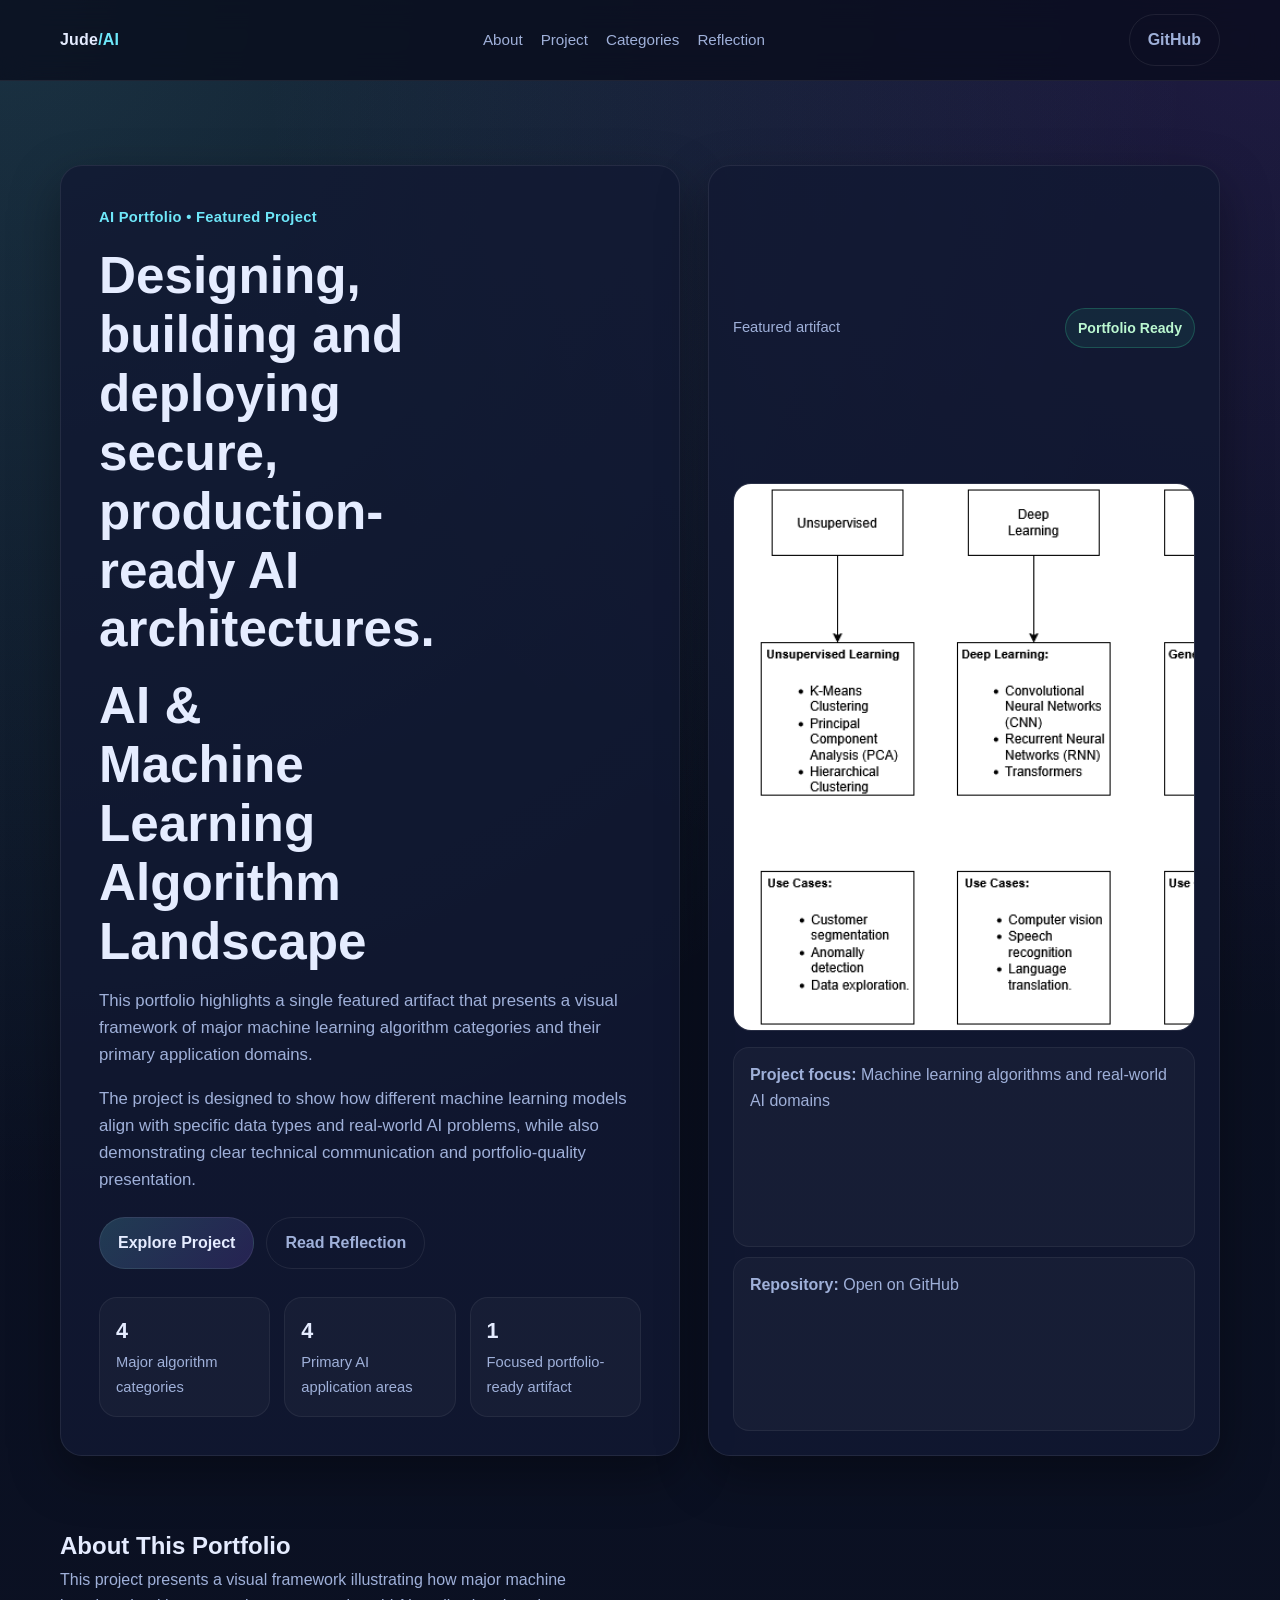
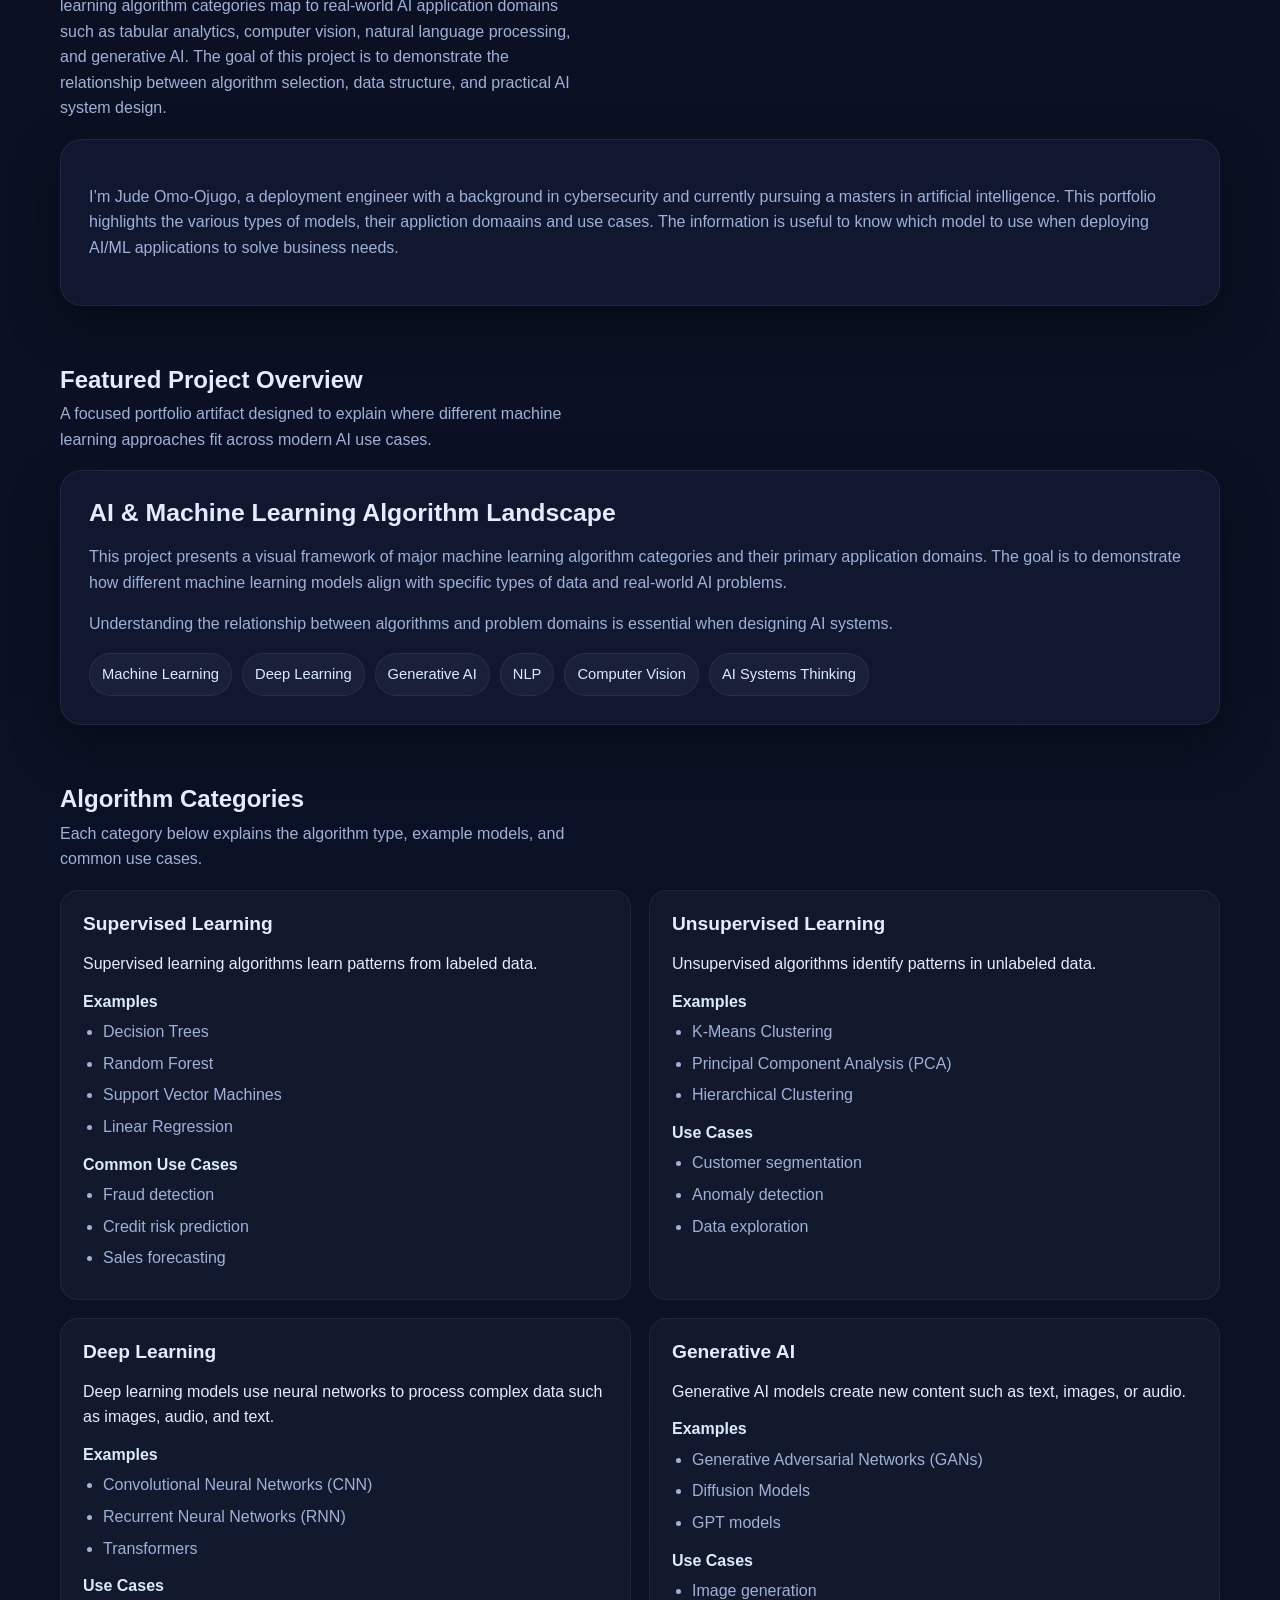
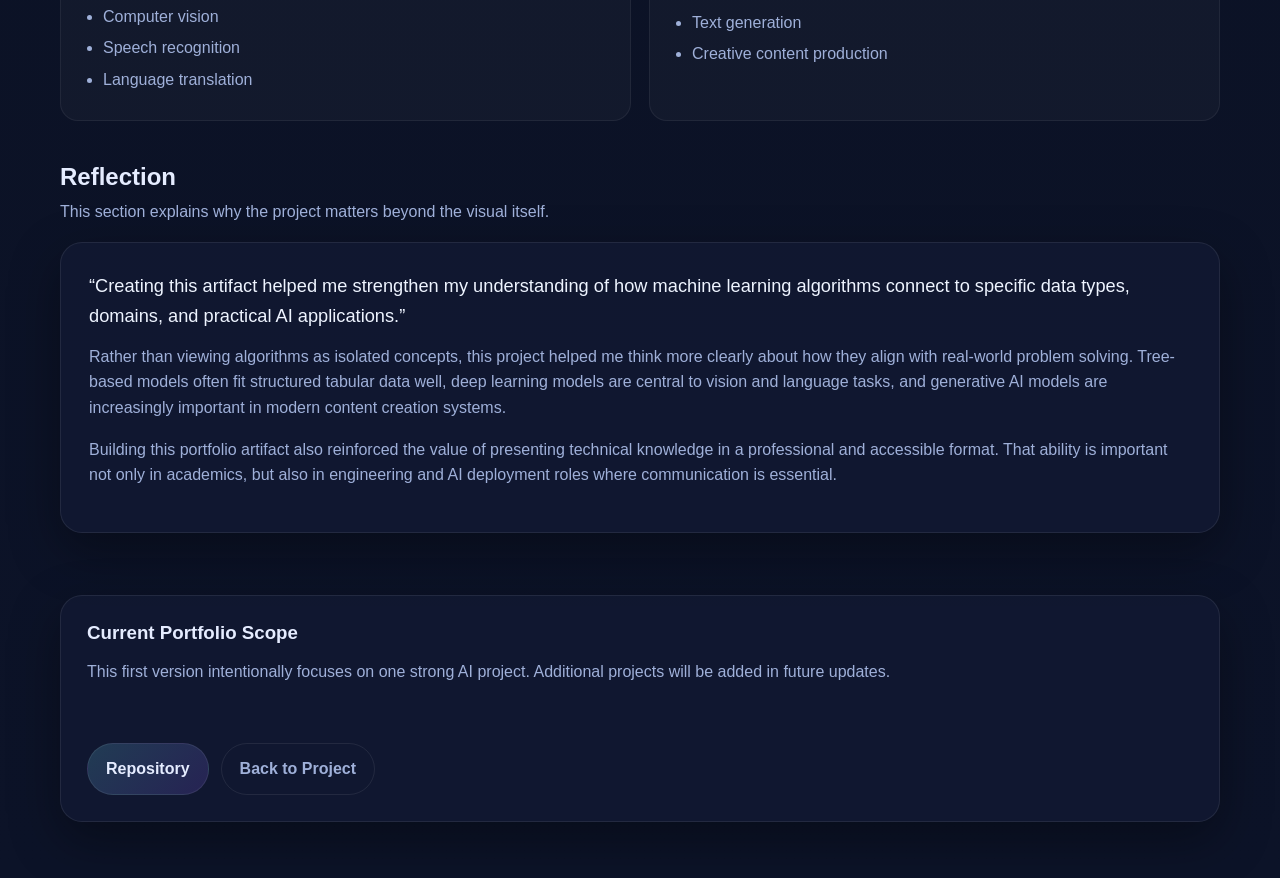
==== commit 7902d0d8: "Update content and improve descriptions in index.html" ====
--- a/index.html
+++ b/index.html
@@ -344,6 +344,7 @@
     <div class="container hero-grid">
       <div class="hero-copy">
         <div class="eyebrow">AI Portfolio • Featured Project</div>
+        <h1>Designing, building and deploying secure, production-ready AI architectures.</h1>
         <h1>AI &amp; Machine Learning Algorithm Landscape</h1>
         <p>
           This portfolio highlights a single featured artifact that presents a visual framework of major machine learning algorithm categories and their primary application domains.
@@ -393,12 +394,13 @@
         <div class="section-head">
           <div>
             <h2>About This Portfolio</h2>
-            <p>This first draft keeps the site intentionally focused on one polished project so the presentation stays clean, professional, and easy to navigate.</p>
+            <p> This project presents a visual framework illustrating how major machine learning algorithm categories map to real-world AI application domains such as tabular analytics, computer vision, natural language processing, and generative AI.
+The goal of this project is to demonstrate the relationship between algorithm selection, data structure, and practical AI system design.</p>
           </div>
         </div>
         <article class="section-card">
           <p>
-            I’m Jude Omo-Ojugo, a deployment engineer with a background in cybersecurity and graduate study in artificial intelligence. This portfolio artifact reflects my interest in machine learning, model selection, AI system design, and clear technical communication.
+            I’m Jude Omo-Ojugo, a deployment engineer with a background in cybersecurity and currently pursuing a masters in artificial intelligence. This portfolio highlights the various types of models, their appliction domaains and use cases. The information is useful to know which model to use when deploying AI/ML applications to solve business needs.
           </p>
         </article>
       </div>
@@ -541,7 +543,7 @@
     <div class="container footer-card">
       <div>
         <h3>Current Portfolio Scope</h3>
-        <p class="muted">This first version intentionally focuses on one strong AI project. Additional projects can be added in future updates.</p>
+        <p class="muted">This first version intentionally focuses on one strong AI project. Additional projects will be added in future updates.</p>
       </div>
       <div class="hero-actions">
         <a class="btn btn-primary" href="https://github.com/jhoode/ai-ml-algorithm-landscape" target="_blank" rel="noreferrer">Repository</a>
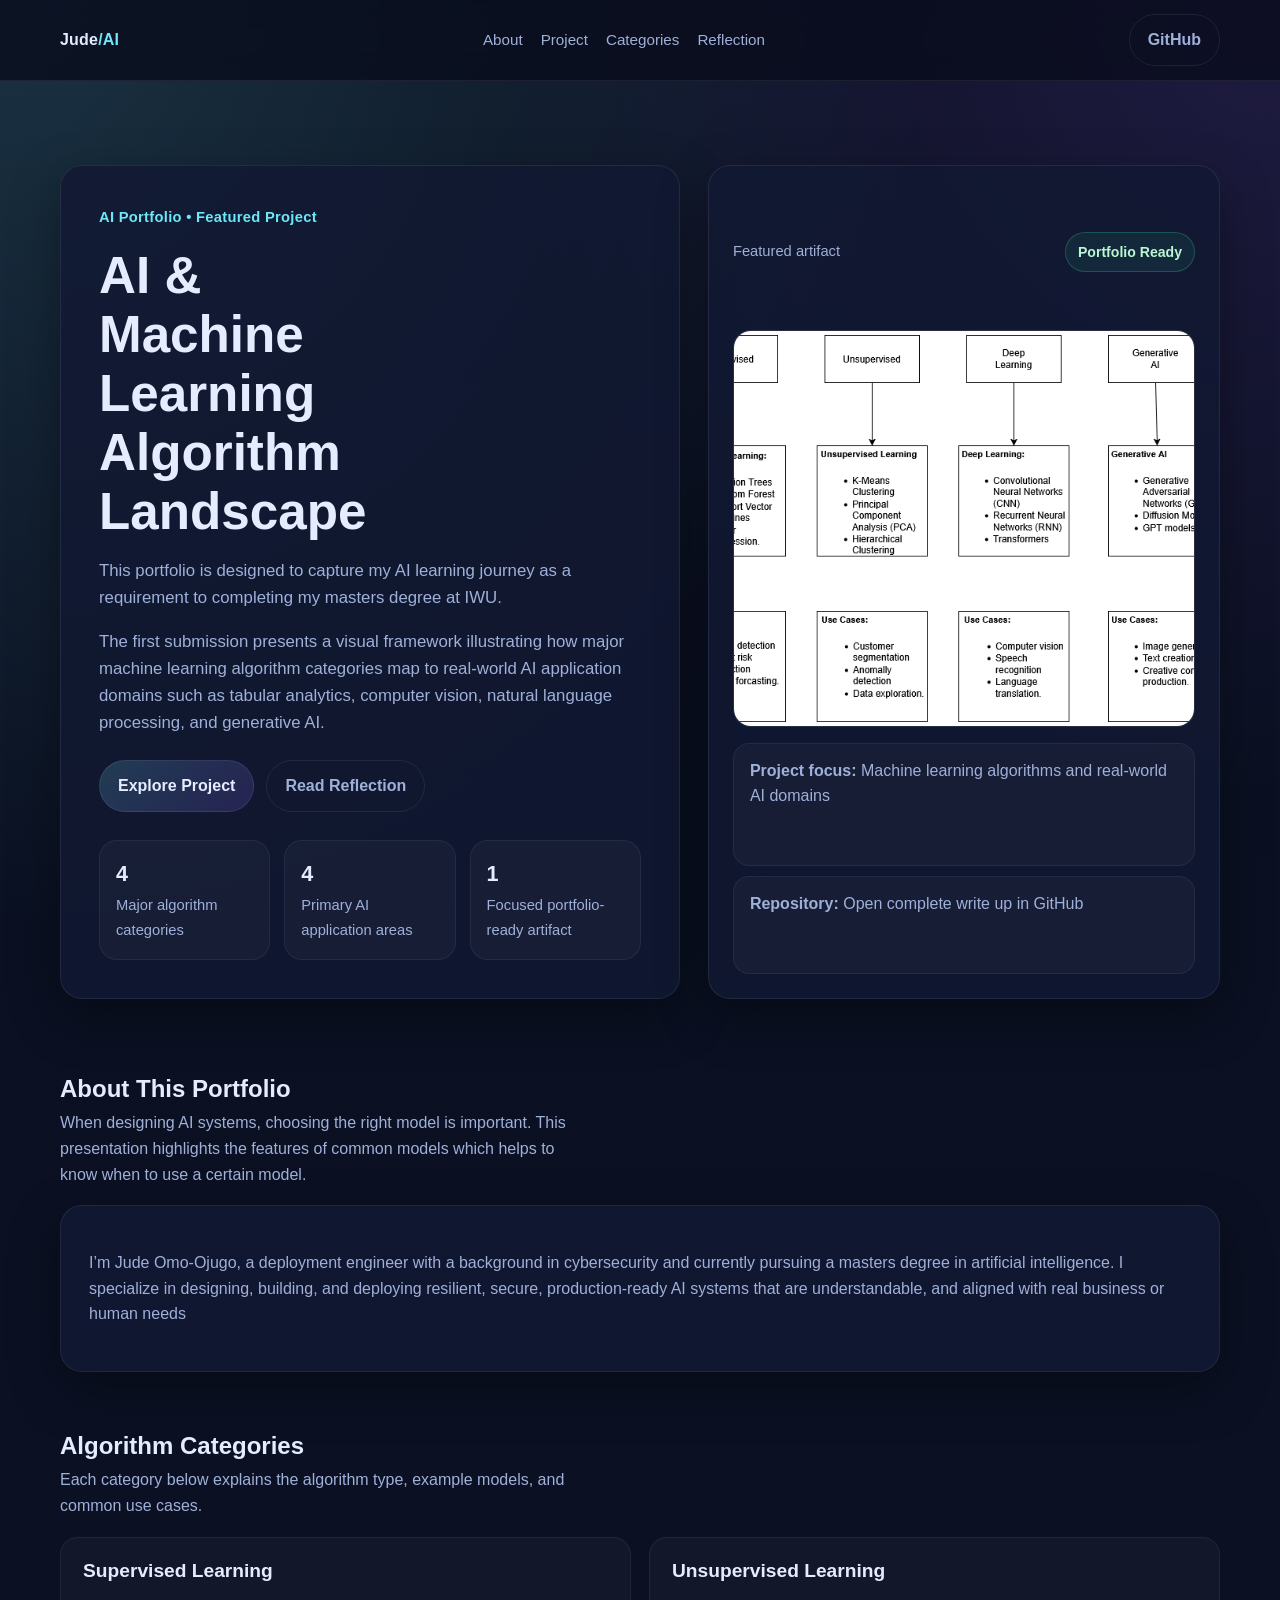
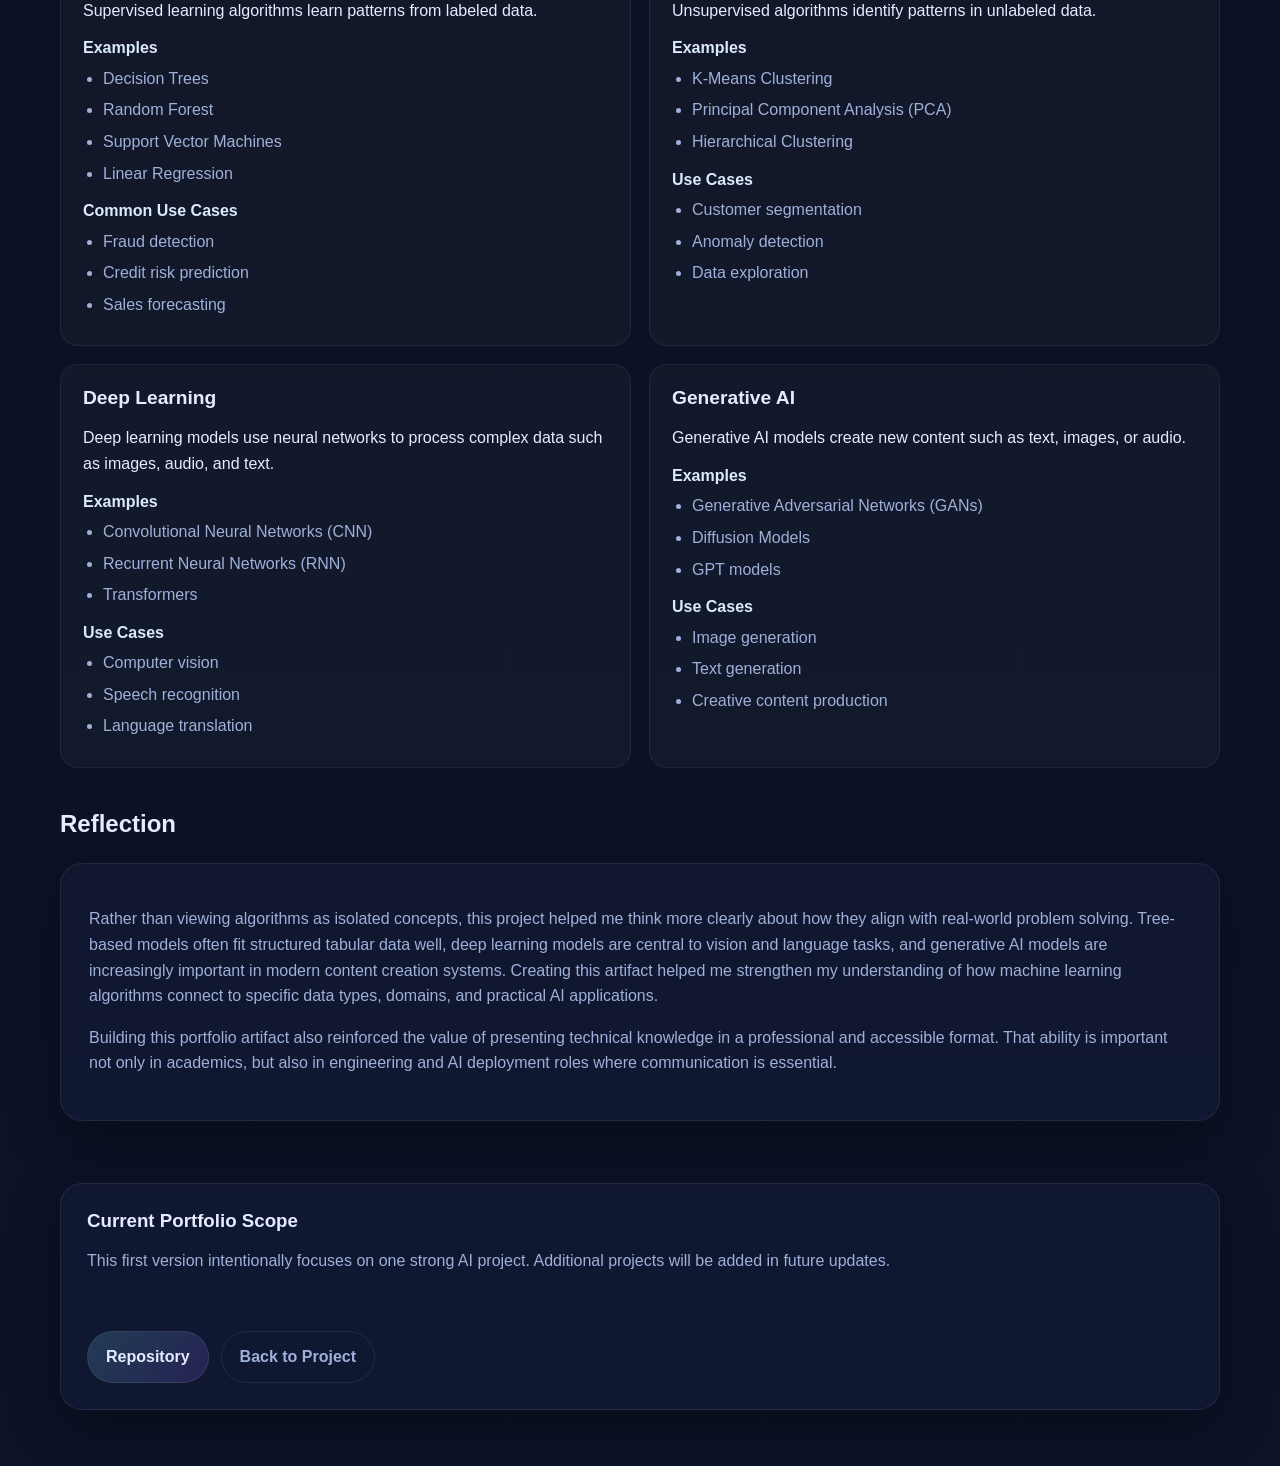
==== commit 26b6c78b: "Revise portfolio content and improve clarity Updated project description and personal introduction. " ====
--- a/index.html
+++ b/index.html
@@ -344,13 +344,12 @@
     <div class="container hero-grid">
       <div class="hero-copy">
         <div class="eyebrow">AI Portfolio • Featured Project</div>
-        <h1>Designing, building and deploying secure, production-ready AI architectures.</h1>
         <h1>AI &amp; Machine Learning Algorithm Landscape</h1>
         <p>
-          This portfolio highlights a single featured artifact that presents a visual framework of major machine learning algorithm categories and their primary application domains.
+          This portfolio is designed to capture my AI learning journey as a requirement to completing my masters degree at IWU. 
         </p>
         <p>
-          The project is designed to show how different machine learning models align with specific data types and real-world AI problems, while also demonstrating clear technical communication and portfolio-quality presentation.
+          The first submission presents a visual framework illustrating how major machine learning algorithm categories map to real-world AI application domains such as tabular analytics, computer vision, natural language processing, and generative AI.
         </p>
         <div class="hero-actions">
           <a class="btn btn-primary" href="#project">Explore Project</a>
@@ -382,7 +381,7 @@
         </div>
         <div class="panel-links">
           <a class="mini-link" href="#project"><strong>Project focus:</strong> Machine learning algorithms and real-world AI domains</a>
-          <a class="mini-link" href="https://github.com/jhoode/ai-ml-algorithm-landscape" target="_blank" rel="noreferrer"><strong>Repository:</strong> Open on GitHub</a>
+          <a class="mini-link" href="https://github.com/jhoode/ai-ml-algorithm-landscape" target="_blank" rel="noreferrer"><strong>Repository:</strong> Open complete write up in GitHub</a>
         </div>
       </div>
     </div>
@@ -394,43 +393,12 @@
         <div class="section-head">
           <div>
             <h2>About This Portfolio</h2>
-            <p> This project presents a visual framework illustrating how major machine learning algorithm categories map to real-world AI application domains such as tabular analytics, computer vision, natural language processing, and generative AI.
-The goal of this project is to demonstrate the relationship between algorithm selection, data structure, and practical AI system design.</p>
+            <p> When designing AI systems, choosing the right model is important. This presentation highlights the features of common models which helps to know when to use a certain model.</p>
           </div>
         </div>
         <article class="section-card">
           <p>
-            I’m Jude Omo-Ojugo, a deployment engineer with a background in cybersecurity and currently pursuing a masters in artificial intelligence. This portfolio highlights the various types of models, their appliction domaains and use cases. The information is useful to know which model to use when deploying AI/ML applications to solve business needs.
-          </p>
-        </article>
-      </div>
-    </section>
-
-    <section id="project">
-      <div class="container">
-        <div class="section-head">
-          <div>
-            <h2>Featured Project Overview</h2>
-            <p>A focused portfolio artifact designed to explain where different machine learning approaches fit across modern AI use cases.</p>
-          </div>
-        </div>
-        <article class="section-card">
-          <h3 style="font-size:1.55rem; margin-bottom:14px;">AI &amp; Machine Learning Algorithm Landscape</h3>
-          <p>
-            This project presents a visual framework of major machine learning algorithm categories and their primary application domains. The goal is to demonstrate how different machine learning models align with specific types of data and real-world AI problems.
-          </p>
-          <p>
-            Understanding the relationship between algorithms and problem domains is essential when designing AI systems.
-          </p>
-          <div class="skills">
-            <span class="chip">Machine Learning</span>
-            <span class="chip">Deep Learning</span>
-            <span class="chip">Generative AI</span>
-            <span class="chip">NLP</span>
-            <span class="chip">Computer Vision</span>
-            <span class="chip">AI Systems Thinking</span>
-          </div>
-        </article>
+            I’m Jude Omo-Ojugo, a deployment engineer with a background in cybersecurity and currently pursuing a masters degree in artificial intelligence. I specialize in designing, building, and deploying resilient, secure, production-ready AI systems that are understandable, and aligned with real business or human needs
       </div>
     </section>
 
@@ -521,15 +489,15 @@
         <div class="section-head">
           <div>
             <h2>Reflection</h2>
-            <p>This section explains why the project matters beyond the visual itself.</p>
+            <p></p>
           </div>
         </div>
         <article class="section-card">
           <div class="quote">
-            “Creating this artifact helped me strengthen my understanding of how machine learning algorithms connect to specific data types, domains, and practical AI applications.”
+            
           </div>
           <p style="margin-top:14px;">
-            Rather than viewing algorithms as isolated concepts, this project helped me think more clearly about how they align with real-world problem solving. Tree-based models often fit structured tabular data well, deep learning models are central to vision and language tasks, and generative AI models are increasingly important in modern content creation systems.
+            Rather than viewing algorithms as isolated concepts, this project helped me think more clearly about how they align with real-world problem solving. Tree-based models often fit structured tabular data well, deep learning models are central to vision and language tasks, and generative AI models are increasingly important in modern content creation systems. Creating this artifact helped me strengthen my understanding of how machine learning algorithms connect to specific data types, domains, and practical AI applications.
           </p>
           <p>
             Building this portfolio artifact also reinforced the value of presenting technical knowledge in a professional and accessible format. That ability is important not only in academics, but also in engineering and AI deployment roles where communication is essential.
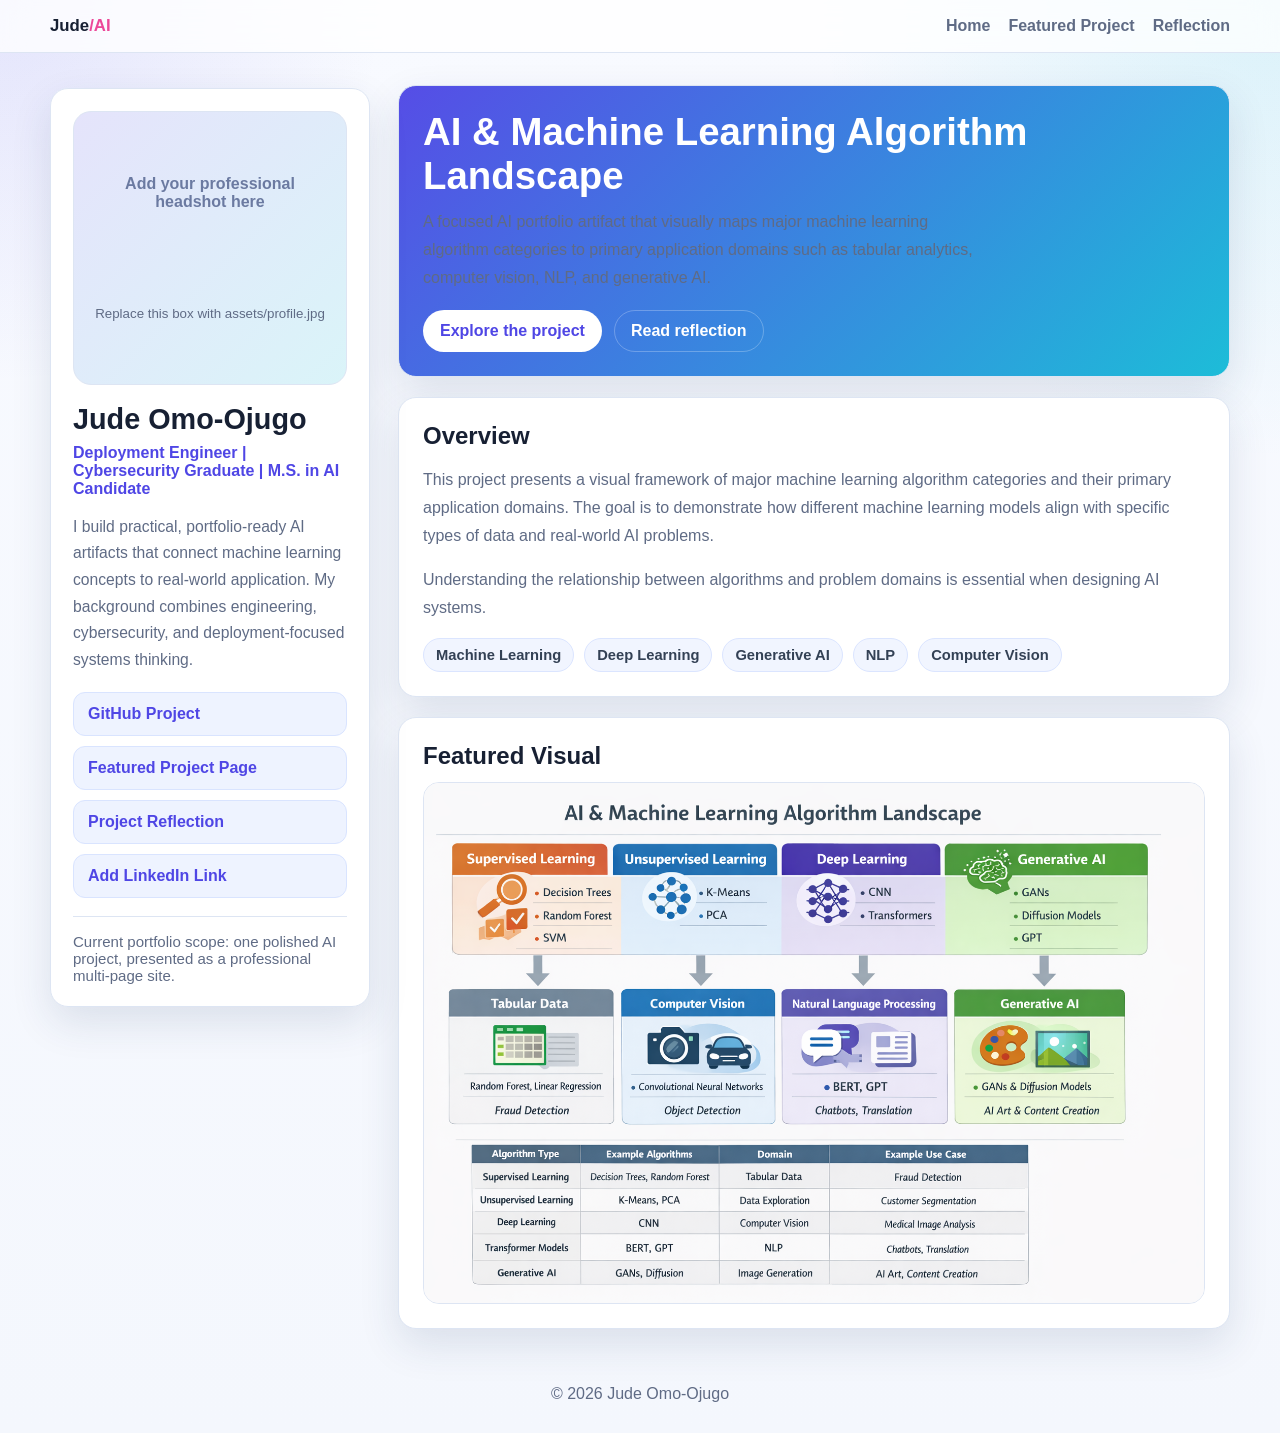
==== commit 39ca9238: "Add files via upload" ====
--- a/index.html
+++ b/index.html
@@ -5,519 +5,82 @@
   <meta name="viewport" content="width=device-width, initial-scale=1.0" />
   <title>Jude Omo-Ojugo | AI Portfolio</title>
   <meta name="description" content="AI portfolio for Jude Omo-Ojugo featuring a machine learning algorithm landscape project." />
-  <style>
-    :root {
-      --bg: #0b1020;
-      --bg-soft: #121933;
-      --card: rgba(18, 25, 51, 0.82);
-      --text: #e5ecff;
-      --muted: #9fb0d9;
-      --line: rgba(255,255,255,0.08);
-      --accent: #6ee7f9;
-      --accent-2: #8b5cf6;
-      --success: #34d399;
-      --shadow: 0 18px 50px rgba(0,0,0,.35);
-      --radius: 22px;
-      --max: 1160px;
-    }
-
-    * { box-sizing: border-box; }
-    html { scroll-behavior: smooth; }
-    body {
-      margin: 0;
-      font-family: Inter, Arial, Helvetica, sans-serif;
-      color: var(--text);
-      background:
-        radial-gradient(circle at top left, rgba(110, 231, 249, 0.16), transparent 28%),
-        radial-gradient(circle at top right, rgba(139, 92, 246, 0.16), transparent 24%),
-        linear-gradient(180deg, #0a0f1f 0%, #0c1328 100%);
-      line-height: 1.6;
-    }
-
-    a { color: inherit; text-decoration: none; }
-    img { max-width: 100%; display: block; }
-
-    .container {
-      width: min(calc(100% - 32px), var(--max));
-      margin: 0 auto;
-    }
-
-    .nav {
-      position: sticky;
-      top: 0;
-      z-index: 50;
-      backdrop-filter: blur(14px);
-      background: rgba(7, 11, 25, 0.72);
-      border-bottom: 1px solid var(--line);
-    }
-
-    .nav-inner {
-      display: flex;
-      align-items: center;
-      justify-content: space-between;
-      gap: 16px;
-      padding: 14px 0;
-    }
-
-    .brand {
-      font-weight: 800;
-      letter-spacing: 0.2px;
-    }
-
-    .brand span { color: var(--accent); }
-
-    .nav-links {
-      display: flex;
-      gap: 18px;
-      flex-wrap: wrap;
-      color: var(--muted);
-      font-size: 0.95rem;
-    }
-
-    .btn {
-      display: inline-flex;
-      align-items: center;
-      gap: 10px;
-      padding: 12px 18px;
-      border-radius: 999px;
-      border: 1px solid var(--line);
-      transition: transform .2s ease, background .2s ease, border-color .2s ease;
-      font-weight: 700;
-    }
-
-    .btn:hover { transform: translateY(-2px); border-color: rgba(110,231,249,.45); }
-    .btn-primary {
-      background: linear-gradient(135deg, rgba(110,231,249,.18), rgba(139,92,246,.18));
-    }
-    .btn-secondary { color: var(--muted); }
-
-    .hero {
-      padding: 84px 0 56px;
-    }
-
-    .hero-grid {
-      display: grid;
-      grid-template-columns: 1.15fr 0.95fr;
-      gap: 28px;
-      align-items: stretch;
-    }
-
-    .hero-copy,
-    .hero-panel,
-    .section-card,
-    .footer-card {
-      background: var(--card);
-      border: 1px solid var(--line);
-      border-radius: var(--radius);
-      box-shadow: var(--shadow);
-    }
-
-    .hero-copy {
-      padding: 38px;
-    }
-
-    .eyebrow {
-      display: inline-flex;
-      gap: 8px;
-      align-items: center;
-      color: var(--accent);
-      font-weight: 700;
-      font-size: 0.92rem;
-      letter-spacing: .02em;
-    }
-
-    h1, h2, h3, h4 { margin: 0; line-height: 1.15; }
-
-    h1 {
-      margin-top: 18px;
-      font-size: clamp(2.3rem, 4vw, 4.5rem);
-      max-width: 11ch;
-    }
-
-    .hero-copy p {
-      color: var(--muted);
-      font-size: 1.05rem;
-      max-width: 62ch;
-    }
-
-    .hero-actions {
-      display: flex;
-      flex-wrap: wrap;
-      gap: 12px;
-      margin-top: 24px;
-    }
-
-    .hero-stats {
-      display: grid;
-      grid-template-columns: repeat(3, 1fr);
-      gap: 14px;
-      margin-top: 28px;
-    }
-
-    .stat {
-      padding: 16px;
-      border-radius: 18px;
-      background: rgba(255,255,255,0.03);
-      border: 1px solid rgba(255,255,255,0.06);
-    }
-
-    .stat strong { display: block; font-size: 1.35rem; }
-    .stat span { color: var(--muted); font-size: 0.92rem; }
-
-    .hero-panel {
-      padding: 24px;
-      display: grid;
-      gap: 16px;
-    }
-
-    .panel-top {
-      display: flex;
-      align-items: center;
-      justify-content: space-between;
-      gap: 12px;
-      color: var(--muted);
-      font-size: 0.92rem;
-    }
-
-    .badge {
-      display: inline-flex;
-      align-items: center;
-      gap: 8px;
-      border: 1px solid rgba(52,211,153,.25);
-      color: #bbf7d0;
-      background: rgba(52,211,153,.09);
-      border-radius: 999px;
-      padding: 8px 12px;
-      font-size: 0.88rem;
-      font-weight: 700;
-    }
-
-    .panel-visual {
-      overflow: hidden;
-      border-radius: 18px;
-      border: 1px solid rgba(255,255,255,0.08);
-      background: rgba(255,255,255,0.03);
-    }
-
-    .panel-visual img {
-      width: 100%;
-      height: 100%;
-      object-fit: cover;
-    }
-
-    .panel-links {
-      display: grid;
-      gap: 10px;
-    }
-
-    .mini-link {
-      padding: 14px 16px;
-      border-radius: 16px;
-      background: rgba(255,255,255,0.03);
-      border: 1px solid rgba(255,255,255,0.06);
-      color: var(--muted);
-    }
-
-    section {
-      padding: 20px 0 22px;
-    }
-
-    .section-head {
-      display: flex;
-      justify-content: space-between;
-      align-items: end;
-      gap: 18px;
-      margin-bottom: 18px;
-    }
-
-    .section-head p { color: var(--muted); margin: 8px 0 0; max-width: 60ch; }
-
-    .section-card {
-      padding: 28px;
-      margin-bottom: 18px;
-    }
-
-    .section-card p { color: var(--muted); }
-
-    .content-grid {
-      display: grid;
-      grid-template-columns: 1fr 1fr;
-      gap: 18px;
-    }
-
-    .subcard {
-      padding: 22px;
-      border-radius: 18px;
-      background: rgba(255,255,255,0.03);
-      border: 1px solid rgba(255,255,255,0.06);
-      height: 100%;
-    }
-
-    .subcard h3 {
-      margin-bottom: 12px;
-      font-size: 1.2rem;
-    }
-
-    .subcard h4 {
-      margin-top: 16px;
-      margin-bottom: 8px;
-      font-size: 1rem;
-      color: #dbeafe;
-    }
-
-    ul {
-      margin: 8px 0 0 20px;
-      padding: 0;
-      color: var(--muted);
-    }
-
-    li { margin-bottom: 6px; }
-
-    .skills {
-      display: flex;
-      flex-wrap: wrap;
-      gap: 10px;
-      margin-top: 16px;
-    }
-
-    .chip {
-      padding: 9px 12px;
-      border-radius: 999px;
-      background: rgba(255,255,255,0.04);
-      border: 1px solid rgba(255,255,255,0.07);
-      color: #dbeafe;
-      font-size: 0.92rem;
-    }
-
-    .quote {
-      font-size: 1.14rem;
-      line-height: 1.6;
-      color: #eef4ff;
-    }
-
-    .footer {
-      padding: 22px 0 56px;
-    }
-
-    .footer-card {
-      padding: 26px;
-      display: flex;
-      align-items: center;
-      justify-content: space-between;
-      gap: 18px;
-      flex-wrap: wrap;
-    }
-
-    .muted { color: var(--muted); }
-
-    @media (max-width: 980px) {
-      .hero-grid,
-      .content-grid {
-        grid-template-columns: 1fr;
-      }
-
-      .hero-stats { grid-template-columns: 1fr; }
-    }
-
-    @media (max-width: 720px) {
-      .nav-links { display: none; }
-      .hero-copy, .hero-panel, .section-card, .footer-card { padding: 20px; }
-      .hero { padding-top: 56px; }
-    }
-  </style>
+  <link rel="stylesheet" href="styles.css" />
 </head>
 <body>
-  <nav class="nav">
-    <div class="container nav-inner">
+  <header class="topbar">
+    <div class="container topbar-inner">
       <div class="brand">Jude<span>/AI</span></div>
-      <div class="nav-links">
-        <a href="#about">About</a>
-        <a href="#project">Project</a>
-        <a href="#categories">Categories</a>
-        <a href="#reflection">Reflection</a>
-      </div>
-      <a class="btn btn-secondary" href="https://github.com/jhoode/ai-ml-algorithm-landscape" target="_blank" rel="noreferrer">GitHub</a>
-    </div>
-  </nav>
-
-  <header class="hero">
-    <div class="container hero-grid">
-      <div class="hero-copy">
-        <div class="eyebrow">AI Portfolio • Featured Project</div>
-        <h1>AI &amp; Machine Learning Algorithm Landscape</h1>
-        <p>
-          This portfolio is designed to capture my AI learning journey as a requirement to completing my masters degree at IWU. 
-        </p>
-        <p>
-          The first submission presents a visual framework illustrating how major machine learning algorithm categories map to real-world AI application domains such as tabular analytics, computer vision, natural language processing, and generative AI.
-        </p>
-        <div class="hero-actions">
-          <a class="btn btn-primary" href="#project">Explore Project</a>
-          <a class="btn btn-secondary" href="#reflection">Read Reflection</a>
-        </div>
-        <div class="hero-stats">
-          <div class="stat">
-            <strong>4</strong>
-            <span>Major algorithm categories</span>
-          </div>
-          <div class="stat">
-            <strong>4</strong>
-            <span>Primary AI application areas</span>
-          </div>
-          <div class="stat">
-            <strong>1</strong>
-            <span>Focused portfolio-ready artifact</span>
-          </div>
-        </div>
-      </div>
-
-      <div class="hero-panel">
-        <div class="panel-top">
-          <span>Featured artifact</span>
-          <span class="badge">Portfolio Ready</span>
-        </div>
-        <div class="panel-visual">
-          <img src="ai_algorithm_landscape.png" alt="AI and Machine Learning Algorithm Landscape diagram" />
-        </div>
-        <div class="panel-links">
-          <a class="mini-link" href="#project"><strong>Project focus:</strong> Machine learning algorithms and real-world AI domains</a>
-          <a class="mini-link" href="https://github.com/jhoode/ai-ml-algorithm-landscape" target="_blank" rel="noreferrer"><strong>Repository:</strong> Open complete write up in GitHub</a>
-        </div>
-      </div>
+      <nav class="nav">
+        <a href="index.html">Home</a>
+        <a href="project.html">Featured Project</a>
+        <a href="reflection.html">Reflection</a>
+      </nav>
     </div>
   </header>
 
-  <main>
-    <section id="about">
-      <div class="container">
-        <div class="section-head">
-          <div>
-            <h2>About This Portfolio</h2>
-            <p> When designing AI systems, choosing the right model is important. This presentation highlights the features of common models which helps to know when to use a certain model.</p>
-          </div>
-        </div>
-        <article class="section-card">
-          <p>
-            I’m Jude Omo-Ojugo, a deployment engineer with a background in cybersecurity and currently pursuing a masters degree in artificial intelligence. I specialize in designing, building, and deploying resilient, secure, production-ready AI systems that are understandable, and aligned with real business or human needs
-      </div>
-    </section>
-
-    <section id="categories">
-      <div class="container">
-        <div class="section-head">
-          <div>
-            <h2>Algorithm Categories</h2>
-            <p>Each category below explains the algorithm type, example models, and common use cases.</p>
-          </div>
-        </div>
-
-        <div class="content-grid">
-          <article class="subcard">
-            <h3>Supervised Learning</h3>
-            <p>Supervised learning algorithms learn patterns from labeled data.</p>
-            <h4>Examples</h4>
-            <ul>
-              <li>Decision Trees</li>
-              <li>Random Forest</li>
-              <li>Support Vector Machines</li>
-              <li>Linear Regression</li>
-            </ul>
-            <h4>Common Use Cases</h4>
-            <ul>
-              <li>Fraud detection</li>
-              <li>Credit risk prediction</li>
-              <li>Sales forecasting</li>
-            </ul>
-          </article>
-
-          <article class="subcard">
-            <h3>Unsupervised Learning</h3>
-            <p>Unsupervised algorithms identify patterns in unlabeled data.</p>
-            <h4>Examples</h4>
-            <ul>
-              <li>K-Means Clustering</li>
-              <li>Principal Component Analysis (PCA)</li>
-              <li>Hierarchical Clustering</li>
-            </ul>
-            <h4>Use Cases</h4>
-            <ul>
-              <li>Customer segmentation</li>
-              <li>Anomaly detection</li>
-              <li>Data exploration</li>
-            </ul>
-          </article>
-
-          <article class="subcard">
-            <h3>Deep Learning</h3>
-            <p>Deep learning models use neural networks to process complex data such as images, audio, and text.</p>
-            <h4>Examples</h4>
-            <ul>
-              <li>Convolutional Neural Networks (CNN)</li>
-              <li>Recurrent Neural Networks (RNN)</li>
-              <li>Transformers</li>
-            </ul>
-            <h4>Use Cases</h4>
-            <ul>
-              <li>Computer vision</li>
-              <li>Speech recognition</li>
-              <li>Language translation</li>
-            </ul>
-          </article>
-
-          <article class="subcard">
-            <h3>Generative AI</h3>
-            <p>Generative AI models create new content such as text, images, or audio.</p>
-            <h4>Examples</h4>
-            <ul>
-              <li>Generative Adversarial Networks (GANs)</li>
-              <li>Diffusion Models</li>
-              <li>GPT models</li>
-            </ul>
-            <h4>Use Cases</h4>
-            <ul>
-              <li>Image generation</li>
-              <li>Text generation</li>
-              <li>Creative content production</li>
-            </ul>
-          </article>
+  <div class="container layout">
+    <aside class="sidebar">
+      <div class="avatar-wrap">
+        <div class="avatar-placeholder">
+          Add your professional headshot here
+          <small>Replace this box with assets/profile.jpg</small>
         </div>
       </div>
-    </section>
+      <h1>Jude Omo-Ojugo</h1>
+      <div class="role">Deployment Engineer | Cybersecurity Graduate | M.S. in AI Candidate</div>
+      <p class="bio">
+        I build practical, portfolio-ready AI artifacts that connect machine learning concepts to real-world application. My background combines engineering, cybersecurity, and deployment-focused systems thinking.
+      </p>
+      <div class="link-list">
+        <a class="link-pill" href="https://github.com/jhoode/ai-ml-algorithm-landscape" target="_blank" rel="noreferrer">GitHub Project</a>
+        <a class="link-pill" href="project.html">Featured Project Page</a>
+        <a class="link-pill" href="reflection.html">Project Reflection</a>
+        <a class="link-pill" href="#" target="_blank" rel="noreferrer">Add LinkedIn Link</a>
+      </div>
+      <div class="meta">
+        Current portfolio scope: one polished AI project, presented as a professional multi-page site.
+      </div>
+    </aside>
 
-    <section id="reflection">
-      <div class="container">
-        <div class="section-head">
-          <div>
-            <h2>Reflection</h2>
-            <p></p>
-          </div>
+    <main class="main">
+      <section class="card hero">
+        <h2>AI &amp; Machine Learning Algorithm Landscape</h2>
+        <p>
+          A focused AI portfolio artifact that visually maps major machine learning algorithm categories to primary application domains such as tabular analytics, computer vision, NLP, and generative AI.
+        </p>
+        <div class="hero-actions">
+          <a class="btn btn-light" href="project.html">Explore the project</a>
+          <a class="btn btn-ghost" href="reflection.html">Read reflection</a>
         </div>
-        <article class="section-card">
-          <div class="quote">
-            
-          </div>
-          <p style="margin-top:14px;">
-            Rather than viewing algorithms as isolated concepts, this project helped me think more clearly about how they align with real-world problem solving. Tree-based models often fit structured tabular data well, deep learning models are central to vision and language tasks, and generative AI models are increasingly important in modern content creation systems. Creating this artifact helped me strengthen my understanding of how machine learning algorithms connect to specific data types, domains, and practical AI applications.
-          </p>
-          <p>
-            Building this portfolio artifact also reinforced the value of presenting technical knowledge in a professional and accessible format. That ability is important not only in academics, but also in engineering and AI deployment roles where communication is essential.
-          </p>
-        </article>
-      </div>
-    </section>
-  </main>
+      </section>
 
-  <footer class="footer">
-    <div class="container footer-card">
-      <div>
-        <h3>Current Portfolio Scope</h3>
-        <p class="muted">This first version intentionally focuses on one strong AI project. Additional projects will be added in future updates.</p>
-      </div>
-      <div class="hero-actions">
-        <a class="btn btn-primary" href="https://github.com/jhoode/ai-ml-algorithm-landscape" target="_blank" rel="noreferrer">Repository</a>
-        <a class="btn btn-secondary" href="#project">Back to Project</a>
-      </div>
-    </div>
-  </footer>
+      <section class="card">
+        <h3>Overview</h3>
+        <p>
+          This project presents a visual framework of major machine learning algorithm categories and their primary application domains. The goal is to demonstrate how different machine learning models align with specific types of data and real-world AI problems.
+        </p>
+        <p>
+          Understanding the relationship between algorithms and problem domains is essential when designing AI systems.
+        </p>
+        <div class="tags">
+          <span class="tag">Machine Learning</span>
+          <span class="tag">Deep Learning</span>
+          <span class="tag">Generative AI</span>
+          <span class="tag">NLP</span>
+          <span class="tag">Computer Vision</span>
+        </div>
+      </section>
+
+      <section class="card">
+        <h3>Featured Visual</h3>
+        <div class="visual">
+          <img src="assets/ai_algorithm_landscape.png" alt="AI and Machine Learning Algorithm Landscape infographic" />
+        </div>
+      </section>
+    </main>
+  </div>
+
+  <div class="container footer">© 2026 Jude Omo-Ojugo</div>
 </body>
 </html>
--- a/styles.css
+++ b/styles.css
@@ -0,0 +1,142 @@
+
+:root {
+  --bg: #f6f8fc;
+  --surface: #ffffff;
+  --surface-2: #eef3ff;
+  --text: #172033;
+  --muted: #5f6b85;
+  --line: #dde5f3;
+  --primary: #4f46e5;
+  --primary-2: #06b6d4;
+  --accent: #ec4899;
+  --shadow: 0 16px 40px rgba(36, 56, 99, 0.12);
+  --radius: 18px;
+  --max: 1180px;
+}
+* { box-sizing: border-box; }
+html { scroll-behavior: smooth; }
+body {
+  margin: 0;
+  font-family: Inter, Arial, Helvetica, sans-serif;
+  color: var(--text);
+  background:
+    radial-gradient(circle at top left, rgba(79,70,229,.12), transparent 20%),
+    radial-gradient(circle at top right, rgba(6,182,212,.12), transparent 24%),
+    linear-gradient(180deg, #f8faff 0%, #f4f7fd 100%);
+}
+a { color: var(--primary); text-decoration: none; }
+a:hover { text-decoration: underline; }
+img { max-width: 100%; display: block; }
+.container { width: min(calc(100% - 32px), var(--max)); margin: 0 auto; }
+.topbar {
+  background: rgba(255,255,255,.78);
+  backdrop-filter: blur(14px);
+  border-bottom: 1px solid var(--line);
+  position: sticky; top: 0; z-index: 20;
+}
+.topbar-inner {
+  display: flex; justify-content: space-between; align-items: center; gap: 16px; padding: 16px 0;
+}
+.brand { font-weight: 800; font-size: 1.05rem; color: var(--text); }
+.brand span { color: var(--accent); }
+.nav { display: flex; gap: 18px; flex-wrap: wrap; }
+.nav a { color: var(--muted); font-weight: 600; }
+.layout {
+  display: grid;
+  grid-template-columns: 320px minmax(0, 1fr);
+  gap: 28px;
+  padding: 32px 0 48px;
+}
+.sidebar, .card {
+  background: var(--surface);
+  border: 1px solid var(--line);
+  border-radius: var(--radius);
+  box-shadow: var(--shadow);
+}
+.sidebar {
+  padding: 22px;
+  align-self: start;
+  position: sticky;
+  top: 88px;
+}
+.avatar-wrap {
+  border-radius: 18px;
+  overflow: hidden;
+  background: linear-gradient(135deg, rgba(79,70,229,.15), rgba(6,182,212,.15));
+  border: 1px solid var(--line);
+  margin-bottom: 18px;
+}
+.avatar-placeholder {
+  aspect-ratio: 1 / 1;
+  display: grid;
+  place-items: center;
+  color: #6b7aa1;
+  padding: 20px;
+  text-align: center;
+  font-weight: 700;
+}
+.avatar-placeholder small { display: block; margin-top: 8px; font-weight: 500; color: var(--muted); }
+.sidebar h1 { margin: 0 0 8px; font-size: 1.8rem; }
+.role {
+  color: var(--primary);
+  font-weight: 700;
+  margin-bottom: 12px;
+}
+.bio { color: var(--muted); font-size: .98rem; line-height: 1.7; }
+.link-list { display: grid; gap: 10px; margin: 18px 0; }
+.link-pill {
+  display: block;
+  padding: 12px 14px;
+  border-radius: 12px;
+  background: var(--surface-2);
+  border: 1px solid #d9e4ff;
+  font-weight: 700;
+}
+.meta {
+  border-top: 1px solid var(--line);
+  padding-top: 16px;
+  margin-top: 16px;
+  color: var(--muted);
+  font-size: .94rem;
+}
+.main { display: grid; gap: 20px; }
+.hero {
+  padding: 28px;
+  background: linear-gradient(135deg, rgba(79,70,229,.96), rgba(6,182,212,.9));
+  color: white;
+}
+.hero h2 { margin: 0 0 10px; font-size: clamp(2rem, 3vw, 3rem); }
+.hero p { margin: 0; max-width: 64ch; line-height: 1.7; }
+.hero-actions { display: flex; gap: 12px; flex-wrap: wrap; margin-top: 18px; }
+.btn {
+  display: inline-block;
+  padding: 11px 16px;
+  border-radius: 999px;
+  font-weight: 700;
+  border: 1px solid rgba(255,255,255,.25);
+}
+.btn-light { background: white; color: var(--primary); }
+.btn-ghost { color: white; }
+.card { padding: 24px; }
+.card h3 { margin: 0 0 12px; font-size: 1.5rem; }
+.card h4 { margin: 18px 0 8px; font-size: 1.05rem; }
+.card p, .card li { color: var(--muted); line-height: 1.75; }
+.grid-2 { display: grid; grid-template-columns: 1fr 1fr; gap: 18px; }
+.visual {
+  overflow: hidden; border-radius: 16px; border: 1px solid var(--line); background: #fbfdff;
+}
+.visual img { width: 100%; height: auto; }
+.tags { display: flex; gap: 10px; flex-wrap: wrap; margin-top: 14px; }
+.tag {
+  padding: 8px 12px; border-radius: 999px; background: #f1f5ff; color: #334155; border: 1px solid #dbe5ff; font-size: .92rem; font-weight: 700;
+}
+.footer { color: var(--muted); text-align: center; padding: 8px 0 30px; }
+@media (max-width: 920px) {
+  .layout { grid-template-columns: 1fr; }
+  .sidebar { position: static; }
+  .grid-2 { grid-template-columns: 1fr; }
+}
+@media (max-width: 640px) {
+  .nav { display:none; }
+  .hero, .card, .sidebar { padding: 18px; }
+}
